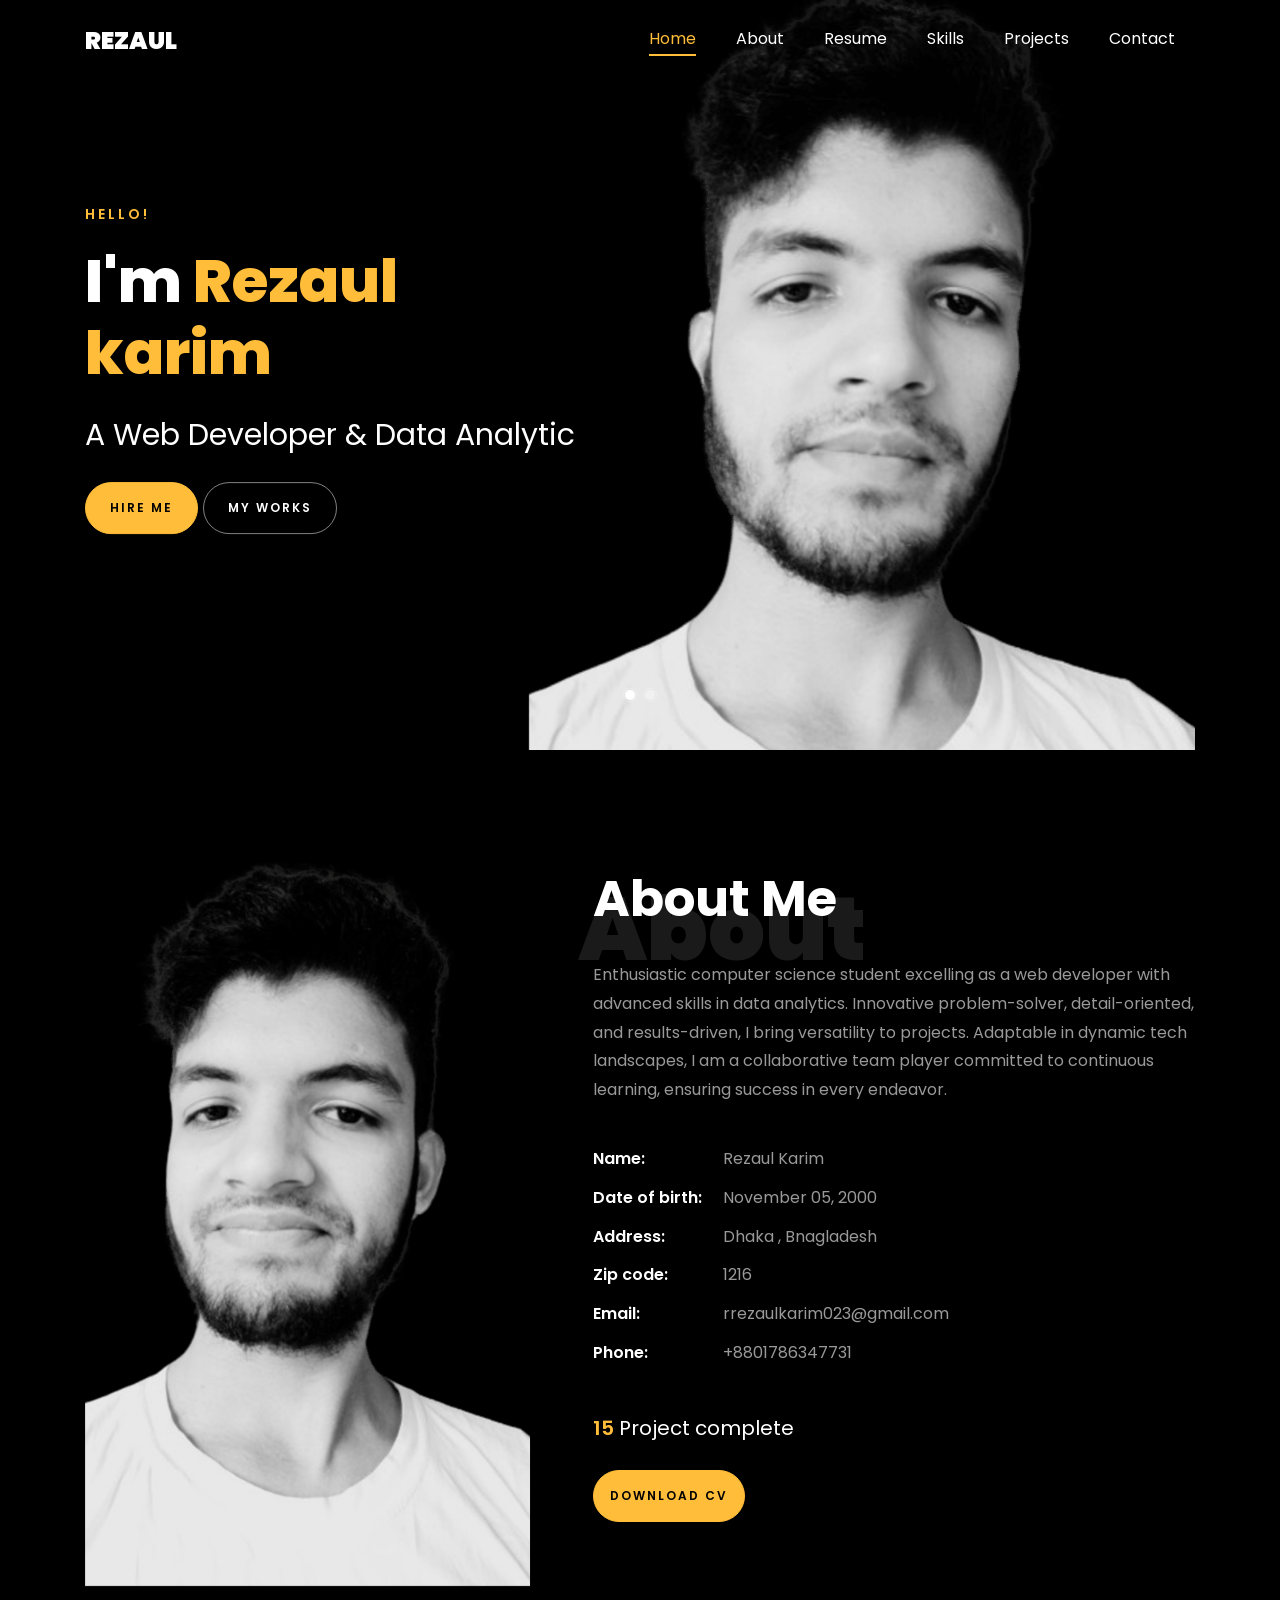
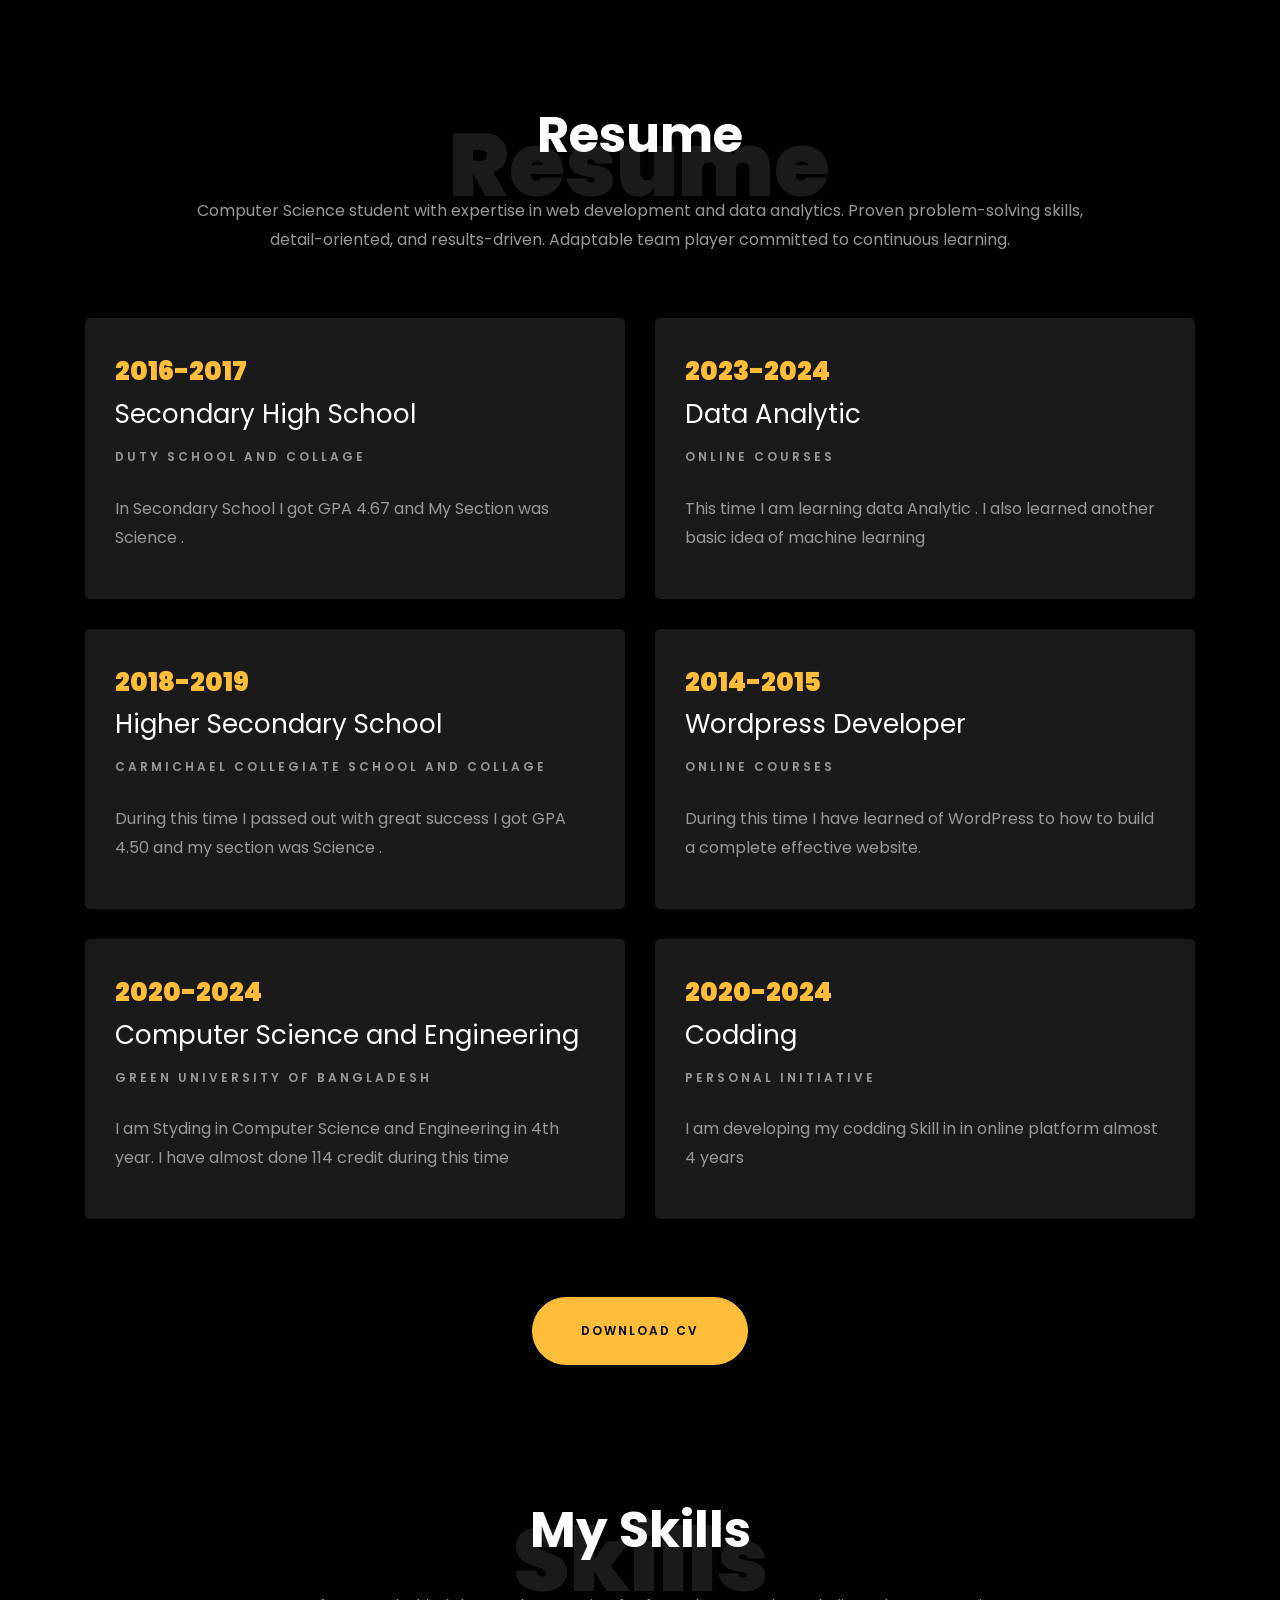
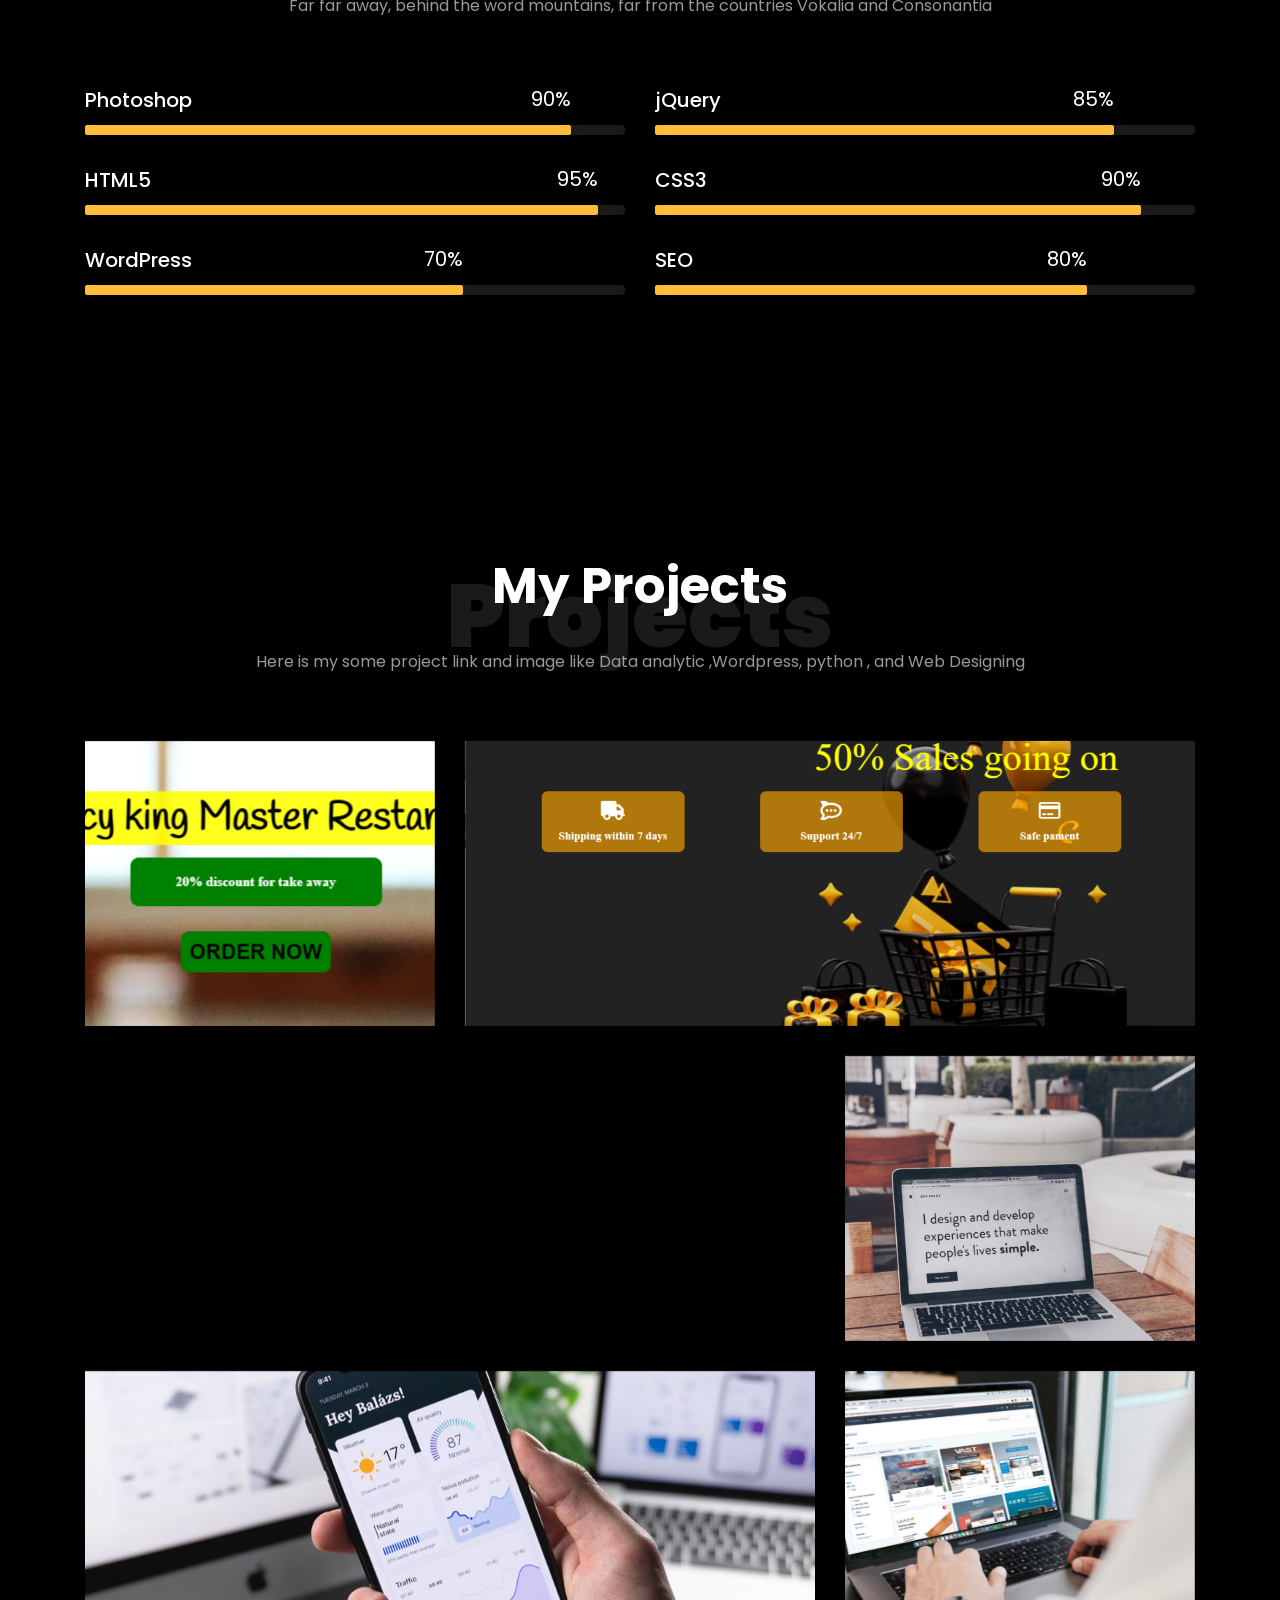
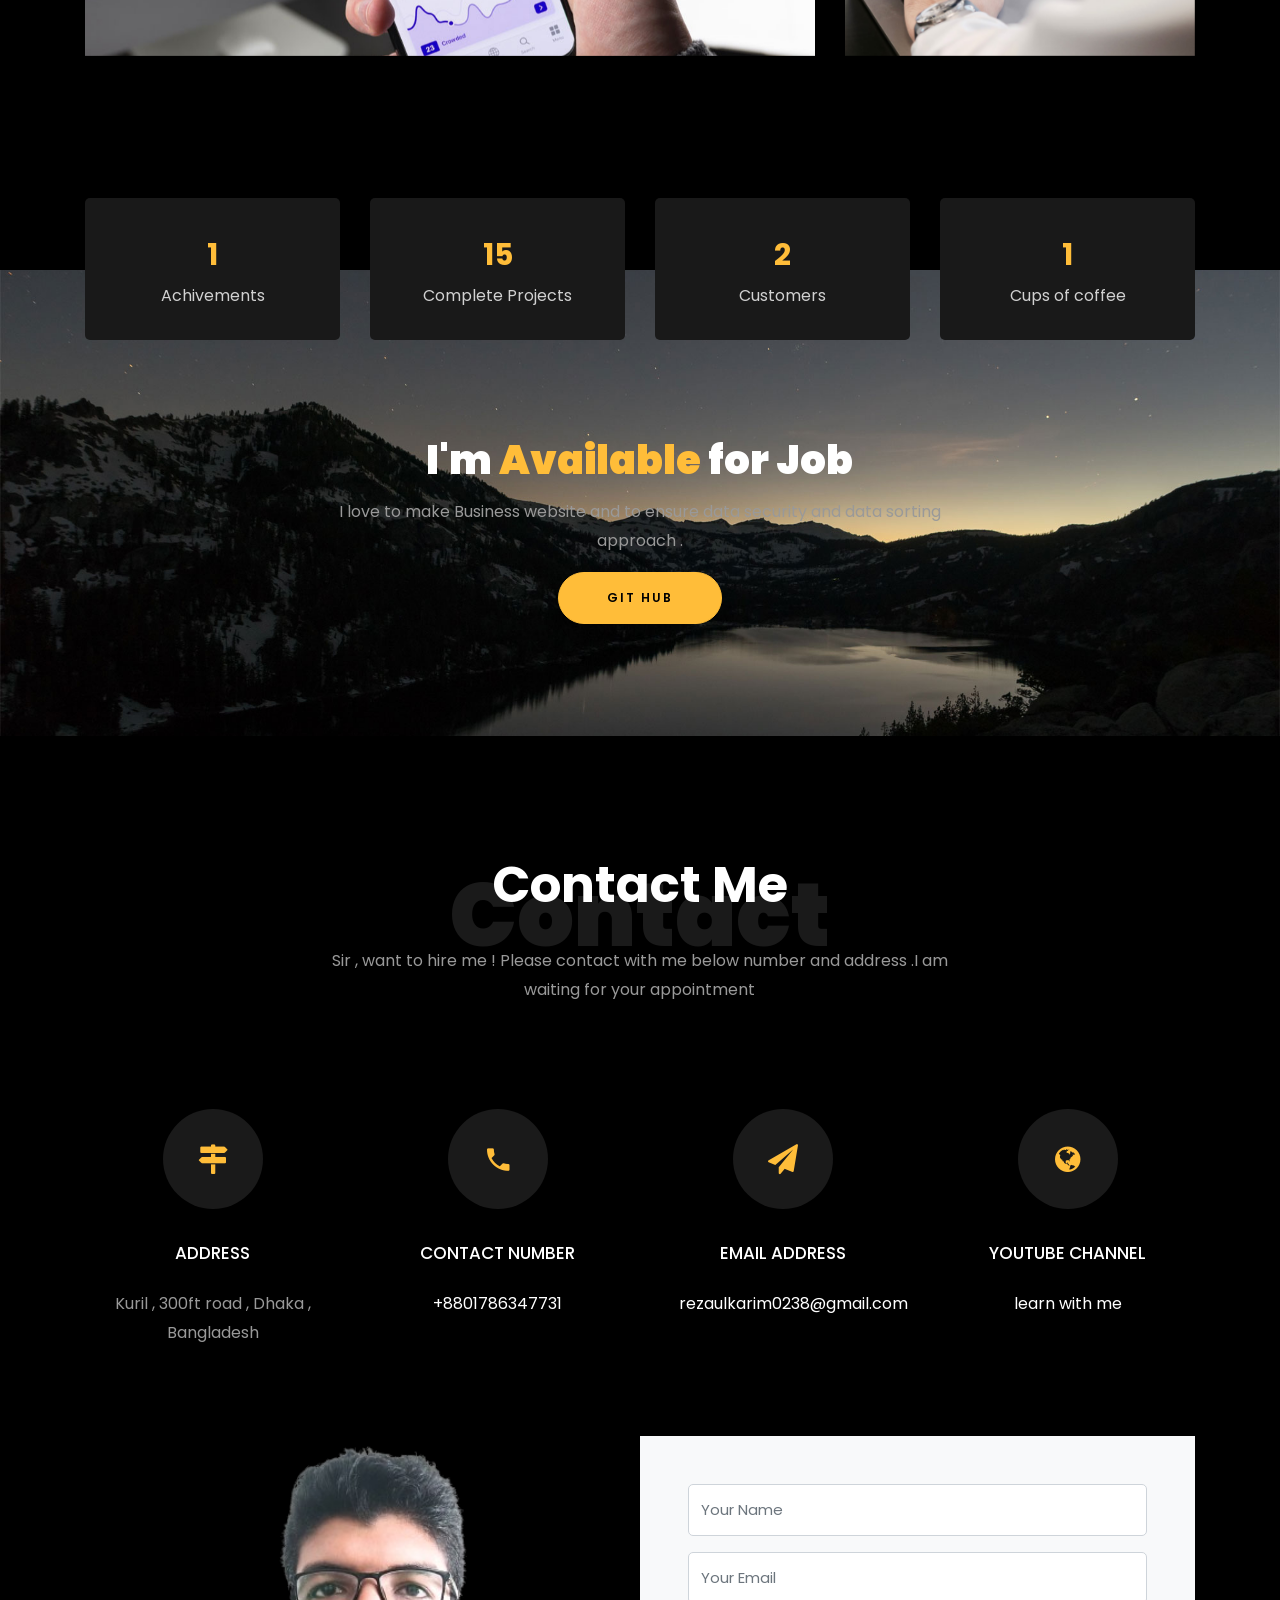
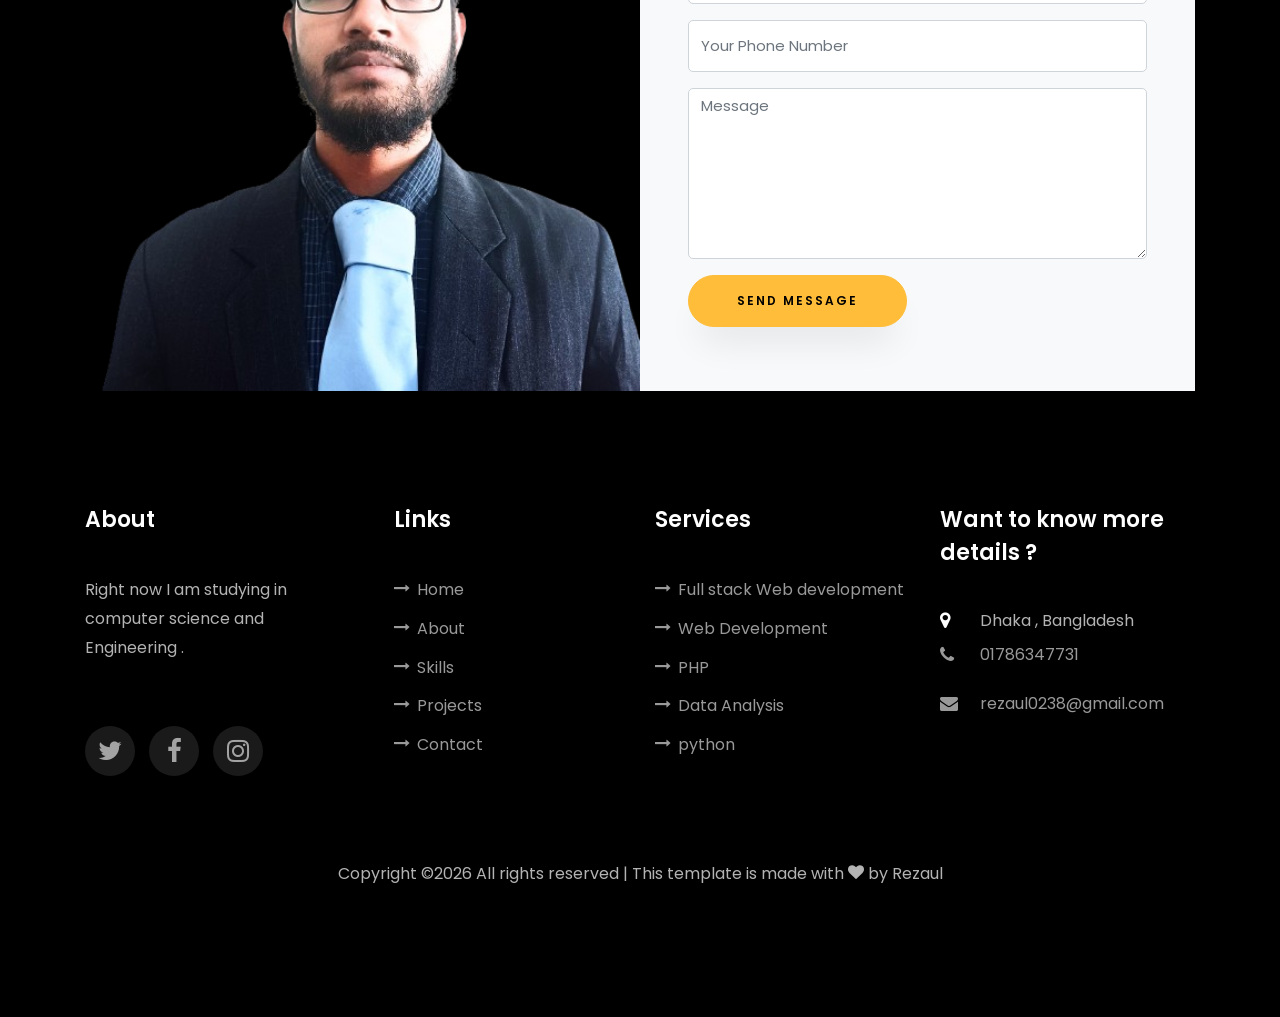
==== index.html @ 63fd3ff6 "first commit" ====
<!DOCTYPE html>
<html lang="en">
  <head>
    <title>My name is Rezaul Karim  Please check my profile </title>
    <meta charset="utf-8">
    <meta name="viewport" content="width=device-width, initial-scale=1, shrink-to-fit=no">
    
    <link href="https://fonts.googleapis.com/css?family=Poppins:100,200,300,400,500,600,700,800,900" rel="stylesheet">

    <link rel="stylesheet" href="css/open-iconic-bootstrap.min.css">
    <link rel="stylesheet" href="css/animate.css">
    
    <link rel="stylesheet" href="css/owl.carousel.min.css">
    <link rel="stylesheet" href="css/owl.theme.default.min.css">
    <link rel="stylesheet" href="css/magnific-popup.css">

    <link rel="stylesheet" href="css/aos.css">

    <link rel="stylesheet" href="css/ionicons.min.css">
    
    <link rel="stylesheet" href="css/flaticon.css">
    <link rel="stylesheet" href="css/icomoon.css">
    <link rel="stylesheet" href="css/style.css">
  </head>
  <body data-spy="scroll" data-target=".site-navbar-target" data-offset="300">
	  
	  
    <nav class="navbar navbar-expand-lg navbar-dark ftco_navbar ftco-navbar-light site-navbar-target" id="ftco-navbar">
	    <div class="container">
	      <a class="navbar-brand" href="index.html">Rezaul</a>
	      <button class="navbar-toggler js-fh5co-nav-toggle fh5co-nav-toggle" type="button" data-toggle="collapse" data-target="#ftco-nav" aria-controls="ftco-nav" aria-expanded="false" aria-label="Toggle navigation">
	        <span class="oi oi-menu"></span> Menu
	      </button>

	      <div class="collapse navbar-collapse" id="ftco-nav">
	        <ul class="navbar-nav nav ml-auto">
	          <li class="nav-item"><a href="#home-section" class="nav-link"><span>Home</span></a></li>
	          <li class="nav-item"><a href="#about-section" class="nav-link"><span>About</span></a></li>
	          <li class="nav-item"><a href="#resume-section" class="nav-link"><span>Resume</span></a></li>
	          <!-- <li class="nav-item"><a href="#services-section" class="nav-link"><span>Services</span></a></li> -->
	          <li class="nav-item"><a href="#skills-section" class="nav-link"><span>Skills</span></a></li>
	          <li class="nav-item"><a href="#projects-section" class="nav-link"><span>Projects</span></a></li>
	          <!-- <li class="nav-item"><a href="#blog-section" class="nav-link"><span>My Blog</span></a></li> -->
	          <li class="nav-item"><a href="#contact-section" class="nav-link"><span>Contact</span></a></li>
	        </ul>
	      </div>
	    </div>
	  </nav>
	  <section id="home-section" class="hero">
		  <div class="home-slider  owl-carousel">
	      <div class="slider-item ">
	      	<div class="overlay"></div>
	        <div class="container">
	          <div class="row d-md-flex no-gutters slider-text align-items-end justify-content-end" data-scrollax-parent="true">
	          	<div class="one-third js-fullheight order-md-last img" style="background-image:url(images/first.png);">
	          		<div class="overlay"></div>
	          	</div>
		          <div class="one-forth d-flex  align-items-center ftco-animate" data-scrollax=" properties: { translateY: '70%' }">
		          	<div class="text">
		          		<span class="subheading">Hello!</span>
			            <h1 class="mb-4 mt-3">I'm <span>Rezaul karim</span></h1>
			            <h2 class="mb-4">A  Web Developer & Data Analytic </h2>
			            <p><a href="#" class="btn btn-primary py-3 px-4">Hire me</a> <a href="https://github.com/Rezaul02" class="btn btn-white btn-outline-white py-3 px-4">My works</a></p>
		            </div>
		          </div>
	        	</div>
	        </div>
	      </div>

	      <div class="slider-item">
	      	<div class="overlay"></div>
	        <div class="container">
	          <div class="row d-flex no-gutters slider-text align-items-end justify-content-end" data-scrollax-parent="true">
	          	<div class="one-third js-fullheight order-md-last img" style="background-image:url(images/reza2.png);">
	          		<div class="overlay"></div>
	          	</div>
		          <div class="one-forth d-flex align-items-center ftco-animate" data-scrollax=" properties: { translateY: '70%' }">
		          	<div class="text">
		          		<span class="subheading">Hello!</span>
			            <h1 class="mb-4 mt-3">I'm a <span>web Developer</span> based in Bangladesh</h1>
			            <p><a href="#" class="btn btn-primary py-3 px-4">Hire me</a> <a href="#" class="btn btn-white btn-outline-white py-3 px-4">My works</a></p>
		            </div>
		          </div>
	        	</div>
	        </div>
	      </div>
	    </div>
    </section>

    <section class="ftco-about img ftco-section ftco-no-pb" id="about-section">
    	<div class="container">
    		<div class="row d-flex">
    			<div class="col-md-6 col-lg-5 d-flex">
    				<div class="img-about img d-flex align-items-stretch">
    					<div class="overlay"></div>
	    				<div class="img d-flex align-self-stretch align-items-center" style="background-image:url(images/second.png);">
	    				</div>
					
						
    				</div>
    			</div>
    			<div class="col-md-6 col-lg-7 pl-lg-5 pb-5">
    				<div class="row justify-content-start pb-3">
		          <div class="col-md-12 heading-section ftco-animate">
		          	<h1 class="big">About</h1>
		            <h2 class="mb-4">About Me</h2>
		            <p>Enthusiastic computer science student excelling as a web developer with advanced skills in data analytics. Innovative problem-solver, detail-oriented, and results-driven, I bring versatility to projects. Adaptable in dynamic tech landscapes, I am a collaborative team player committed to continuous learning, ensuring success in every endeavor.</p>
		            <ul class="about-info mt-4 px-md-0 px-2">
		            	<li class="d-flex"><span>Name:</span> <span>Rezaul Karim</span></li>
		            	<li class="d-flex"><span>Date of birth:</span> <span>November 05, 2000</span></li>
		            	<li class="d-flex"><span>Address:</span> <span>Dhaka , Bnagladesh </span></li>
		            	<li class="d-flex"><span>Zip code:</span> <span>1216</span></li>
		            	<li class="d-flex"><span>Email:</span> <span>rrezaulkarim023@gmail.com</span></li>
		            	<li class="d-flex"><span>Phone: </span> <span>+8801786347731</span></li>
		            </ul>
		          </div>
		        </div>
				<div>

				</div>
	          <div class="counter-wrap ftco-animate d-flex mt-md-3">
              <div class="text">
              	<p class="mb-4">
	                <span class="number" data-number="40">0</span>
	                <span>Project complete</span>
                </p>
                <p><a href="images/CV.pdf" download class="btn btn-primary py-3 px-3">Download CV</a></p>
              </div>
	          </div>
	        </div>
        </div>
    	</div>
    </section>

    <section class="ftco-section ftco-no-pb" id="resume-section">
    	<div class="container">
    		<div class="row justify-content-center pb-5">
          <div class="col-md-10 heading-section text-center ftco-animate">
          	<h1 class="big big-2">Resume</h1>
            <h2 class="mb-4">Resume</h2>
            <p>Computer Science student with expertise in web development and data analytics. Proven problem-solving skills, detail-oriented, and results-driven. Adaptable team player committed to continuous learning.</p>
          </div>
        </div>
    		<div class="row">
    			<div class="col-md-6">
    				<div class="resume-wrap ftco-animate">
    					<span class="date">2016-2017</span>
    					<h2> Secondary High School</h2>
    					<span class="position">Duty School and Collage </span>
    					<p class="mt-4">In Secondary School I got GPA 4.67 and My Section  was Science .</p>
    				</div>
    				<div class="resume-wrap ftco-animate">
    					<span class="date">2018-2019</span>
    					<h2>Higher Secondary School </h2>
    					<span class="position">Carmichael Collegiate School and Collage </span>
    					<p class="mt-4">During this time I passed out with great success I got GPA 4.50 and my section was Science .</p>
    				</div>
    				<div class="resume-wrap ftco-animate">
    					<span class="date">2020-2024</span>
    					<h2>Computer Science and Engineering</h2>
    					<span class="position">Green University Of Bangladesh </span>
    					<p class="mt-4"> I am Styding in Computer Science and  Engineering in 4th year. I have almost done 114 credit during this time  </p>
    				</div>
    			</div>

    			<div class="col-md-6">
    				<div class="resume-wrap ftco-animate">
    					<span class="date">2023-2024</span>
    					<h2>Data Analytic </h2>
    					<span class="position">Online Courses</span>
    					<p class="mt-4">This time I am  learning data Analytic . I also learned another basic idea of machine learning</p>
    				</div>
    				<div class="resume-wrap ftco-animate">
    					<span class="date">2014-2015</span>
    					<h2>Wordpress Developer</h2>
    					<span class="position">Online Courses</span>
    					<p class="mt-4">During this time I have learned  of WordPress to how to build a complete  effective website. </p>
    				</div>
    				<div class="resume-wrap ftco-animate">
    					<span class="date">2020-2024</span>
    					<h2>Codding</h2>
    					<span class="position">Personal initiative</span>
    					<p class="mt-4">I am developing my codding Skill in  in online platform almost 4 years  </p>
    				</div>
    			</div>
    		</div>
    		<div class="row justify-content-center mt-5">
    			<div class="col-md-6 text-center ftco-animate">
    				<p><a href="images/CV.pdf" download class="btn btn-primary py-4 px-5" download>Download CV</a></p>
					
					
    			</div>
    		</div>
    	</div>
    </section>
<!-- service section part start in here  -->
    <!-- <section class="ftco-section" id="services-section">
    	<div class="container">
    		<div class="row justify-content-center py-5 mt-5">
          <div class="col-md-12 heading-section text-center ftco-animate">
          	<h1 class="big big-2">Services</h1>
            <h2 class="mb-4">Services</h2>
            <p>Far far away, behind the word mountains, far from the countries Vokalia and Consonantia</p>
          </div>
        </div>
    		<div class="row">
					<div class="col-md-4 text-center d-flex ftco-animate">
						<a href="#" class="services-1">
							<span class="icon">
								<i class="flaticon-analysis"></i>
							</span>
							<div class="desc">
								<h3 class="mb-5">Web Design</h3>
							</div>
						</a>
					</div>
					<div class="col-md-4 text-center d-flex ftco-animate">
						<a href="#" class="services-1">
							<span class="icon">
								<i class="flaticon-flasks"></i>
							</span>
							<div class="desc">
								<h3 class="mb-5">Phtography</h3>
							</div>
						</a>
					</div>
					<div class="col-md-4 text-center d-flex ftco-animate">
						<a href="#" class="services-1">
							<span class="icon">
								<i class="flaticon-ideas"></i>
							</span>
							<div class="desc">
								<h3 class="mb-5">Web Developer</h3>
							</div>
						</a>
					</div>

					<div class="col-md-4 text-center d-flex ftco-animate">
						<a href="#" class="services-1">
							<span class="icon">
								<i class="flaticon-analysis"></i>
							</span>
							<div class="desc">
								<h3 class="mb-5">App Developing</h3>
							</div>
						</a>
					</div>
					<div class="col-md-4 text-center d-flex ftco-animate">
						<a href="#" class="services-1">
							<span class="icon">
								<i class="flaticon-flasks"></i>
							</span>
							<div class="desc">
								<h3 class="mb-5">Branding</h3>
							</div>
						</a>
					</div>
					<div class="col-md-4 text-center d-flex ftco-animate">
						<a href="#" class="services-1">
							<span class="icon">
								<i class="flaticon-ideas"></i>
							</span>
							<div class="desc">
								<h3 class="mb-5">Product Strategy</h3>
							</div>
						</a>
					</div>
				</div>
    	</div>
    </section> -->

		
		<section class="ftco-section" id="skills-section">
			<div class="container">
				<div class="row justify-content-center pb-5">
          <div class="col-md-12 heading-section text-center ftco-animate">
          	<h1 class="big big-2">Skills</h1>
            <h2 class="mb-4">My Skills</h2>
            <p>Far far away, behind the word mountains, far from the countries Vokalia and Consonantia</p>
          </div>
        </div>
				<div class="row">
					<div class="col-md-6 animate-box">
						<div class="progress-wrap ftco-animate">
							<h3>Photoshop</h3>
							<div class="progress">
							 	<div class="progress-bar color-1" role="progressbar" aria-valuenow="90"
							  	aria-valuemin="0" aria-valuemax="100" style="width:90%">
							    <span>90%</span>
							  	</div>
							</div>
						</div>
					</div>
					<div class="col-md-6 animate-box">
						<div class="progress-wrap ftco-animate">
							<h3>jQuery</h3>
							<div class="progress">
							 	<div class="progress-bar color-2" role="progressbar" aria-valuenow="85"
							  	aria-valuemin="0" aria-valuemax="100" style="width:85%">
							    <span>85%</span>
							  	</div>
							</div>
						</div>
					</div>
					<div class="col-md-6 animate-box">
						<div class="progress-wrap ftco-animate">
							<h3>HTML5</h3>
							<div class="progress">
							 	<div class="progress-bar color-3" role="progressbar" aria-valuenow="95"
							  	aria-valuemin="0" aria-valuemax="100" style="width:95%">
							    <span>95%</span>
							  	</div>
							</div>
						</div>
					</div>
					<div class="col-md-6 animate-box">
						<div class="progress-wrap ftco-animate">
							<h3>CSS3</h3>
							<div class="progress">
							 	<div class="progress-bar color-4" role="progressbar" aria-valuenow="90"
							  	aria-valuemin="0" aria-valuemax="100" style="width:90%">
							    <span>90%</span>
							  	</div>
							</div>
						</div>
					</div>
					<div class="col-md-6 animate-box">
						<div class="progress-wrap ftco-animate">
							<h3>WordPress</h3>
							<div class="progress">
							 	<div class="progress-bar color-5" role="progressbar" aria-valuenow="70"
							  	aria-valuemin="0" aria-valuemax="100" style="width:70%">
							    <span>70%</span>
							  	</div>
							</div>
						</div>
					</div>
					<div class="col-md-6 animate-box">
						<div class="progress-wrap ftco-animate">
							<h3>SEO</h3>
							<div class="progress">
							 	<div class="progress-bar color-6" role="progressbar" aria-valuenow="80"
							  	aria-valuemin="0" aria-valuemax="100" style="width:80%">
							    <span>80%</span>
							  	</div>
							</div>
						</div>
					</div>
				</div>
			</div>
		</section>
  <!--  project section below that  -->

    <section class="ftco-section ftco-project" id="projects-section">
    	<div class="container">
    		<div class="row justify-content-center pb-5">
          <div class="col-md-12 heading-section text-center ftco-animate">
          	<h1 class="big big-2">Projects</h1>
            <h2 class="mb-4">My  Projects</h2>
            <p> Here is my some project link and image   like Data analytic ,Wordpress, python , and Web Designing  </p>
          </div>
        </div>
    		<div class="row">
					<!-- This div for project 1 -->
    			<div class="col-md-4">
    				<div class="project img ftco-animate d-flex justify-content-center align-items-center" style="background-image: url(images/project1.PNG);">
    					<div class="overlay"></div>
	    				<div class="text text-center p-4">
	    					<h3><a href="https://rezaul02.github.io/Restaurant/">Branding &amp; Please click on here</a></h3>
	    					<span>Web Design</span>
	    				</div>
    				</div>
  				</div>
				<!-- This div for project 2  -->
  				<div class="col-md-8">
    				<div class="project img ftco-animate d-flex justify-content-center align-items-center" style="background-image: url(images/myE.PNG);">
    					<div class="overlay"></div>
	    				<div class="text text-center p-4">
	    					<h3><a href="https://rezaul02.github.io/Ecommercesite/">Branding &amp; Please click on here</a></h3>
	    					<span>Web Design</span>
	    				</div>
    				</div>
  				</div>
	<!-- This div for project 3  -->
    			<div class="col-md-8">
    				<div class="project img ftco-animate d-flex justify-content-center align-items-center" style="background-image: url(images/project3.PNG);">
    					<div class="overlay"></div>
	    				<div class="text text-center p-4">
	    					<h3><a href="https://rezaul02.github.io/Blog-project/">Branding &amp; Please click on here</a></h3>
	    					<span>Web Design</span>
	    				</div>
    				</div>

    				<div class="project img ftco-animate d-flex justify-content-center align-items-center" style="background-image: url(images/project-6.jpg);">
    					<div class="overlay"></div>
	    				<div class="text text-center p-4">
	    					<h3><a href="#">Branding &amp; Please click on here</a></h3>
	    					<span>Web Design</span>
	    				</div>
    				</div>
    			</div>
    			<div class="col-md-4">
    				<div class="row">
    					<div class="col-md-12">
		    				<div class="project img ftco-animate d-flex justify-content-center align-items-center" style="background-image: url(images/project-2.jpg);">
		    					<div class="overlay"></div>
			    				<div class="text text-center p-4">
			    					<h3><a href="#">Branding &amp; Please click on here</a></h3>
			    					<span>Web Design</span>
			    				</div>
		    				</div>
	    				</div>
	    				<div class="col-md-12">
		    				<div class="project img ftco-animate d-flex justify-content-center align-items-center" style="background-image: url(images/project-3.jpg);">
		    					<div class="overlay"></div>
			    				<div class="text text-center p-4">
			    					<h3><a href="#">Branding &amp; Please click on here</a></h3>
			    					<span>Web Design</span>
			    				</div>
		    				</div>
	    				</div>
    				</div>
    			</div>
    		</div>
    	</div>
    </section>

<!-- 
    <section class="ftco-section" id="blog-section">
      <div class="container">
        <div class="row justify-content-center mb-5 pb-5">
          <div class="col-md-7 heading-section text-center ftco-animate">
            <h1 class="big big-2">Blog</h1>
            <h2 class="mb-4">Our Blog</h2>
            <p>Far far away, behind the word mountains, far from the countries Vokalia and Consonantia</p>
          </div>
        </div>
        <div class="row d-flex">
          <div class="col-md-4 d-flex ftco-animate">
          	<div class="blog-entry justify-content-end">
              <a href="single.html" class="block-20" style="background-image: url('images/image_1.jpg');">
              </a>
              <div class="text mt-3 float-right d-block">
              	<div class="d-flex align-items-center mb-3 meta">
	                <p class="mb-0">
	                	<span class="mr-2">June 21, 2019</span>
	                	<a href="#" class="mr-2">Admin</a>
	                	<a href="#" class="meta-chat"><span class="icon-chat"></span> 3</a>
	                </p>
                </div>
                <h3 class="heading"><a href="single.html">Why Lead Generation is Key for Business Growth</a></h3>
                <p>A small river named Duden flows by their place and supplies it with the necessary regelialia.</p>
              </div>
            </div>
          </div>
          <div class="col-md-4 d-flex ftco-animate">
          	<div class="blog-entry justify-content-end">
              <a href="single.html" class="block-20" style="background-image: url('images/image_2.jpg');">
              </a>
              <div class="text mt-3 float-right d-block">
              	<div class="d-flex align-items-center mb-3 meta">
	                <p class="mb-0">
	                	<span class="mr-2">June 21, 2019</span>
	                	<a href="#" class="mr-2">Admin</a>
	                	<a href="#" class="meta-chat"><span class="icon-chat"></span> 3</a>
	                </p>
                </div>
                <h3 class="heading"><a href="single.html">Why Lead Generation is Key for Business Growth</a></h3>
                <p>A small river named Duden flows by their place and supplies it with the necessary regelialia.</p>
              </div>
            </div>
          </div>
          <div class="col-md-4 d-flex ftco-animate">
          	<div class="blog-entry">
              <a href="single.html" class="block-20" style="background-image: url('images/image_3.jpg');">
              </a>
              <div class="text mt-3 float-right d-block">
              	<div class="d-flex align-items-center mb-3 meta">
	                <p class="mb-0">
	                	<span class="mr-2">June 21, 2019</span>
	                	<a href="#" class="mr-2">Admin</a>
	                	<a href="#" class="meta-chat"><span class="icon-chat"></span> 3</a>
	                </p>
                </div>
                <h3 class="heading"><a href="single.html">Why Lead Generation is Key for Business Growth</a></h3>
                <p>A small river named Duden flows by their place and supplies it with the necessary regelialia.</p>
              </div>
            </div>
          </div>
        </div>
      </div>
    </section> -->

    <section class="ftco-section ftco-no-pt ftco-no-pb ftco-counter img" id="section-counter">
    	<div class="container">
				<div class="row d-md-flex align-items-center">
          <div class="col-md d-flex justify-content-center counter-wrap ftco-animate">
            <div class="block-18">
              <div class="text">
                <strong class="number" data-number="03">0</strong>
                <span>Achivements </span>
              </div>
            </div>
          </div>
          <div class="col-md d-flex justify-content-center counter-wrap ftco-animate">
            <div class="block-18">
              <div class="text">
                <strong class="number" data-number="40">0</strong>
                <span>Complete Projects</span>
              </div>
            </div>
          </div>
          <div class="col-md d-flex justify-content-center counter-wrap ftco-animate">
            <div class="block-18">
              <div class="text">
                <strong class="number" data-number="06">0</strong>
                <span>Customers</span>
              </div>
            </div>
          </div>
          <div class="col-md d-flex justify-content-center counter-wrap ftco-animate">
            <div class="block-18">
              <div class="text">
                <strong class="number" data-number="5">0</strong>
                <span>Cups of coffee</span>
              </div>
            </div>
          </div>
        </div>
      </div>
    </section>

    <section class="ftco-section ftco-hireme img margin-top" style="background-image: url(images/bg_1.jpg)">
			<div class="container">
				<div class="row justify-content-center">
					<div class="col-md-7 ftco-animate text-center">
						<h2>I'm <span>Available</span> for Job</h2>
						<p>I love to make Business website and to ensure data security  and data sorting approach  .</p>
						 
						<p class="mb-0"><a href="https://github.com/Rezaul02" class="btn btn-primary py-3 px-5">Git Hub </a></p>
					
						
					
					</div>
				</div>
			</div> 
			
			
		
		</section>

    <section class="ftco-section contact-section ftco-no-pb" id="contact-section">
      <div class="container">
      	<div class="row justify-content-center mb-5 pb-3">
          <div class="col-md-7 heading-section text-center ftco-animate">
            <h1 class="big big-2">Contact</h1>
            <h2 class="mb-4">Contact Me</h2>
            <p>Sir , want to hire me ! Please contact with me below number and address .I am waiting for your appointment</p>
          </div>
        </div>

        <div class="row d-flex contact-info mb-5">
          <div class="col-md-6 col-lg-3 d-flex ftco-animate">
          	<div class="align-self-stretch box p-4 text-center">
          		<div class="icon d-flex align-items-center justify-content-center">
          			<span class="icon-map-signs"></span>
          		</div>
          		<h3 class="mb-4">Address</h3>
	            <p> Kuril , 300ft road , Dhaka , Bangladesh </p>
	          </div>
          </div>
          <div class="col-md-6 col-lg-3 d-flex ftco-animate">
          	<div class="align-self-stretch box p-4 text-center">
          		<div class="icon d-flex align-items-center justify-content-center">
          			<span class="icon-phone2"></span>
          		</div>
          		<h3 class="mb-4">Contact Number</h3>
	            <p><a href="tel://1234567920">+8801786347731</a></p>
	          </div>
          </div>
          <div class="col-md-6 col-lg-3 d-flex ftco-animate">
          	<div class="align-self-stretch box p-4 text-center">
          		<div class="icon d-flex align-items-center justify-content-center">
          			<span class="icon-paper-plane"></span>
          		</div>
          		<h3 class="mb-4">Email Address</h3>
	            <p><a href="mailto:rezaulkarim0238@gmail.com">rezaulkarim0238@gmail.com</a></p>
	          </div>
          </div>
          <div class="col-md-6 col-lg-3 d-flex ftco-animate">
          	<div class="align-self-stretch box p-4 text-center">
          		<div class="icon d-flex align-items-center justify-content-center">
          			<span class="icon-globe"></span>
          		</div>
          		<h3 class="mb-4">Youtube Channel </h3>
	            <p><a href="https://www.youtube.com/@learnwithme6392">learn with me </a></p>
	          </div>
          </div>
        </div>

        <div class="row no-gutters block-9">
          <div class="col-md-6 order-md-last d-flex">
            <form  action="https://api.web3forms.com/submit" method="POST" class="bg-light p-4 p-md-5 contact-form">
			
              <div class="form-group">
				<input type="hidden" name="access_key" value="716d3ef2-cc9c-4bfb-a908-99bca6b81582">
                <input id="name " name="name" type="text" class="form-control" placeholder="Your Name">
              </div>
              <div class="form-group">
                <input id="email" name="email" type="text" class="form-control" placeholder="Your Email">
              </div>
              <div class="form-group">
                 <input id="phone " name="name" type="text" class="form-control" placeholder="Your Phone Number ">
				
              </div>
              <div class="form-group">
                <textarea name="message" id="" cols="30" rows="7" class="form-control" placeholder="Message"></textarea>
              </div>
              <div class="form-group">
                <input type="submit" value="Send Message" class="btn btn-primary py-3 px-5">
              </div>
            </form>
          
          </div>
		  <!-- Email transfering Operation  can be work in here  -->
		  <!-- <script src="https://smtpjs.com/v3/smtp.js"></script>
		  <script>
			function SendEmail(){
		           Email.send({
						   Host : "smtp.elasticemail.com",
						//   Host : "smtp.gmail.com",
							Username : "r39989011@gmail.com",
							Password : "CB61D1D966E7E9F5E225FE9C315378A144DD",
							To : 'r39989011@gmail.com',
							From : document.getElementById("email").value,
							Subject : "New contact from Enquiry ",
							Body : "And this is the body"
							}).then(
							message => alert(message)
								);
							}
		  </script> -->

          <div class="col-md-6 d-flex">
          	<div class="img" style="background-image: url(images/reza2.png)"></div>
          </div>
        </div>
      </div>
    </section>
		

    <footer class="ftco-footer ftco-section">
      <div class="container">
        <div class="row mb-5">
          <div class="col-md">
            <div class="ftco-footer-widget mb-4">
              <h2 class="ftco-heading-2">About</h2>
              <p>Right now I am studying in computer science and Engineering .</p>
              <ul class="ftco-footer-social list-unstyled float-md-left float-lft mt-5">
                <li class="ftco-animate"><a href="rezaul"><span class="icon-twitter"></span></a></li>
                <li class="ftco-animate"><a href="https://www.facebook.com/share/1qRpvW8oYrs9zFns/?mibextid=qi2Omg"><span class="icon-facebook"></span></a></li>
                <li class="ftco-animate"><a href="#"><span class="icon-instagram"></span></a></li>
              </ul>
            </div>
          </div>
          <div class="col-md">
            <div class="ftco-footer-widget mb-4 ml-md-4">
              <h2 class="ftco-heading-2">Links</h2>
              <ul class="list-unstyled">
                <li><a href="#"><span class="icon-long-arrow-right mr-2"></span>Home</a></li>
                <li><a href="#"><span class="icon-long-arrow-right mr-2"></span>About</a></li>
                <li><a href="#"><span class="icon-long-arrow-right mr-2"></span>Skills</a></li>
                <li><a href="#"><span class="icon-long-arrow-right mr-2"></span>Projects</a></li>
                <li><a href="#"><span class="icon-long-arrow-right mr-2"></span>Contact</a></li>
              </ul>
            </div>
          </div>
          <div class="col-md">
             <div class="ftco-footer-widget mb-4">
              <h2 class="ftco-heading-2">Services</h2>
              <ul class="list-unstyled">
                <li><a href="#"><span class="icon-long-arrow-right mr-2"></span>Full stack Web development</a></li>
                <li><a href="#"><span class="icon-long-arrow-right mr-2"></span>Web Development</a></li>
                <li><a href="#"><span class="icon-long-arrow-right mr-2"></span>PHP</a></li>
                <li><a href="#"><span class="icon-long-arrow-right mr-2"></span>Data Analysis</a></li>
                <li><a href="#"><span class="icon-long-arrow-right mr-2"></span>python</a></li>
              </ul>
            </div>
          </div>
          <div class="col-md">
            <div class="ftco-footer-widget mb-4">
            	<h2 class="ftco-heading-2">Want to know more details ?</h2>
            	<div class="block-23 mb-3">
	              <ul>
	                <li><span class="icon icon-map-marker"></span><span class="text">Dhaka , Bangladesh </span></li>
	                <li><a href="#"><span class="icon icon-phone"></span><span class="text">01786347731</span></a></li>
	                <li><a href="#"><span class="icon icon-envelope"></span><span class="text">rezaul0238@gmail.com</span></a></li>
	              </ul>
	            </div>
            </div>
          </div>
        </div>
        <div class="row">
          <div class="col-md-12 text-center">

            <p><!-- Link back to Colorlib can't be removed. Template is licensed under CC BY 3.0. -->
  Copyright &copy;<script>document.write(new Date().getFullYear());</script> All rights reserved | This template is made with <i class="icon-heart color-danger" aria-hidden="true"></i> by <a href="#" target="_blank">Rezaul</a>
  <!-- Link back to Colorlib can't be removed. Template is licensed under CC BY 3.0. --></p>
          </div>
        </div>
      </div>
    </footer>
    
  

  <!-- loader -->
  <div id="ftco-loader" class="show fullscreen"><svg class="circular" width="48px" height="48px"><circle class="path-bg" cx="24" cy="24" r="22" fill="none" stroke-width="4" stroke="#eeeeee"/><circle class="path" cx="24" cy="24" r="22" fill="none" stroke-width="4" stroke-miterlimit="10" stroke="#F96D00"/></svg></div>


  <script src="js/jquery.min.js"></script>
  <script src="js/jquery-migrate-3.0.1.min.js"></script>
  <script src="js/popper.min.js"></script>
  <script src="js/bootstrap.min.js"></script>
  <script src="js/jquery.easing.1.3.js"></script>
  <script src="js/jquery.waypoints.min.js"></script>
  <script src="js/jquery.stellar.min.js"></script>
  <script src="js/owl.carousel.min.js"></script>
  <script src="js/jquery.magnific-popup.min.js"></script>
  <script src="js/aos.js"></script>
  <script src="js/jquery.animateNumber.min.js"></script>
  <script src="js/scrollax.min.js"></script>
  
  <script src="js/main.js"></script>
    
  </body>
</html>
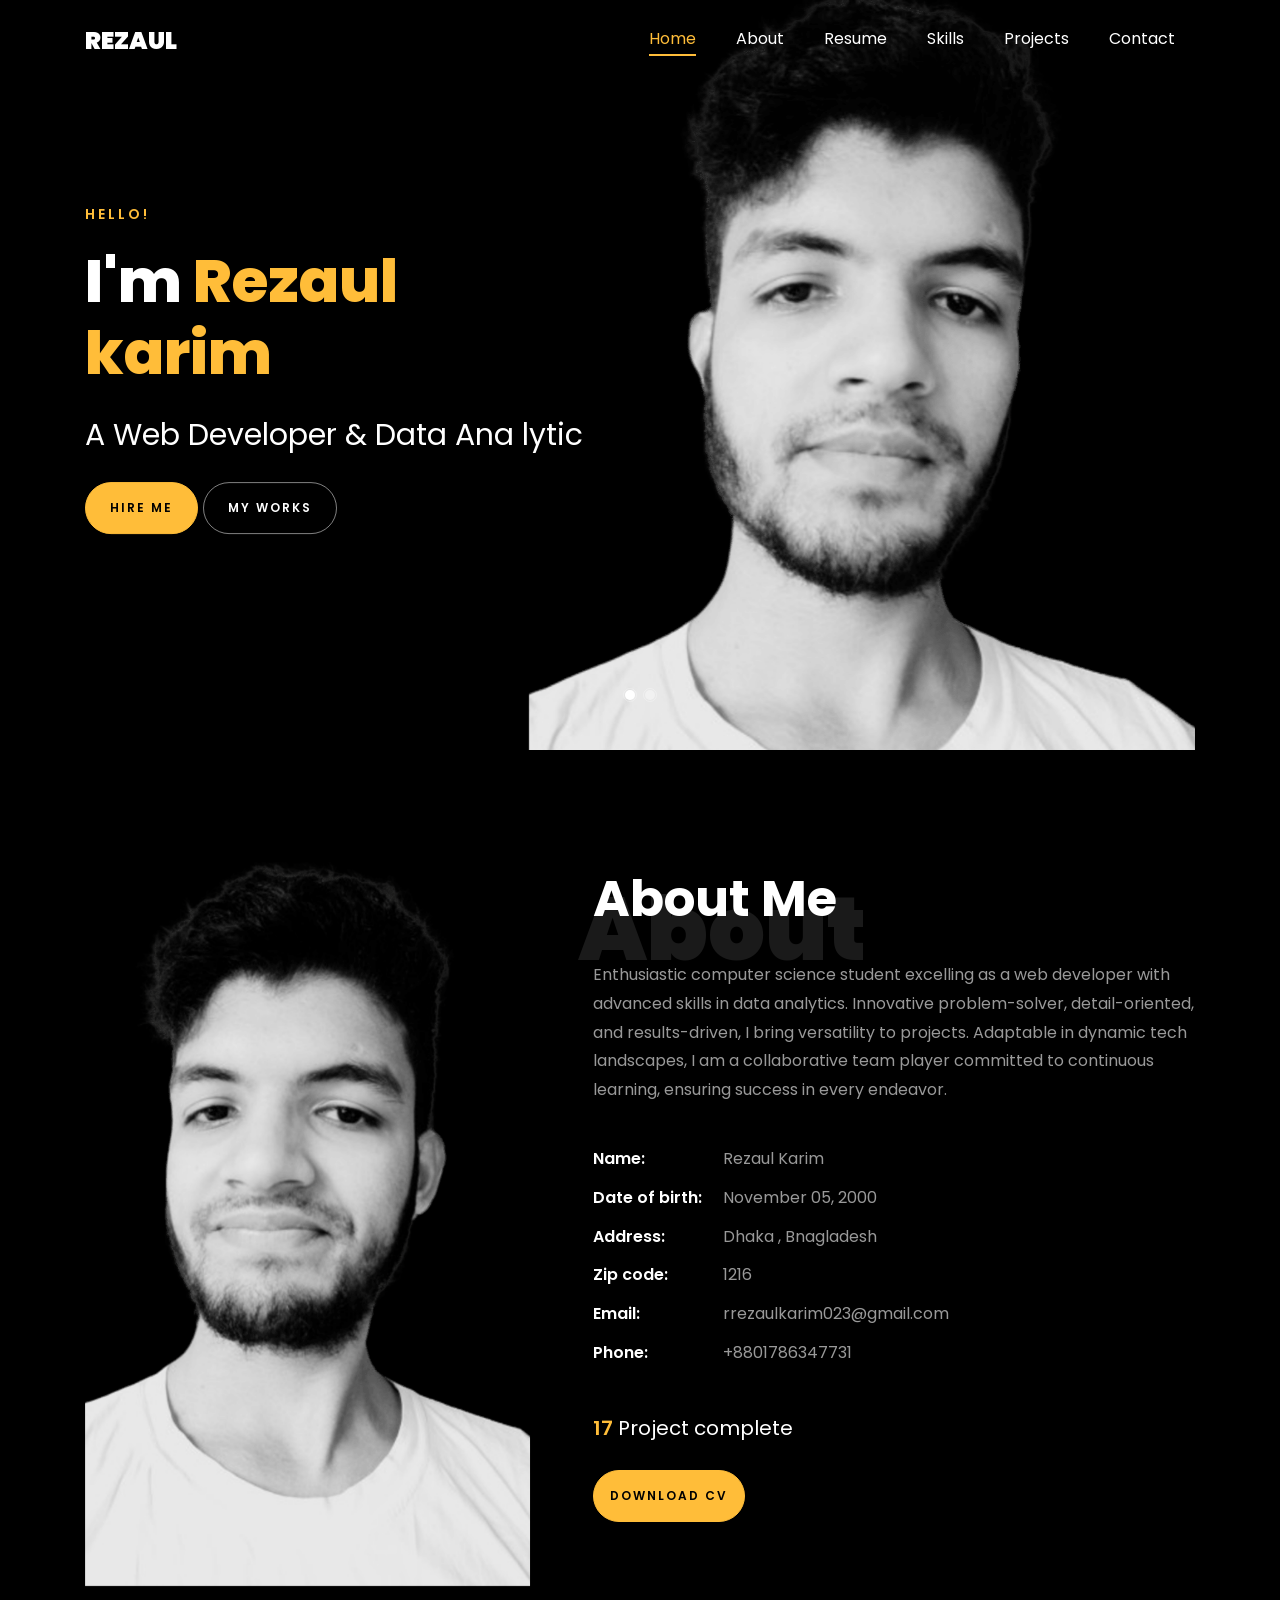
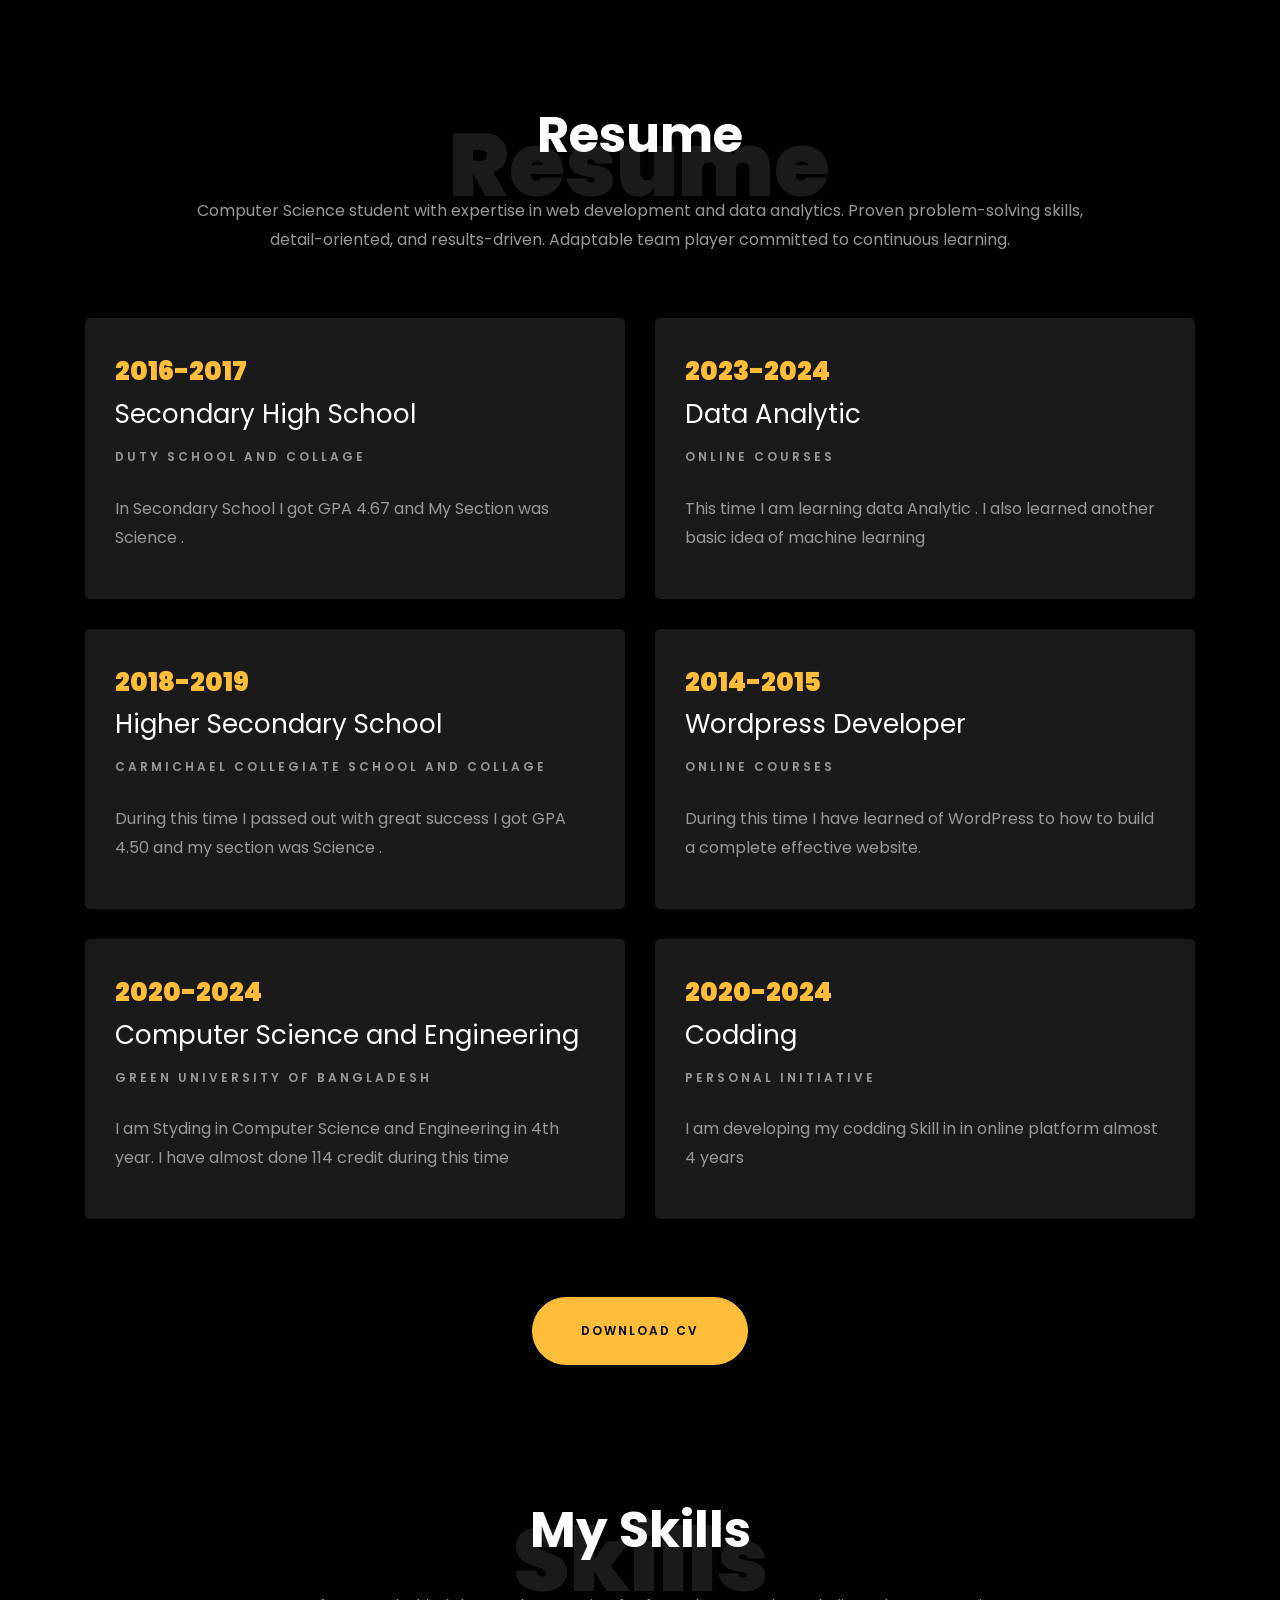
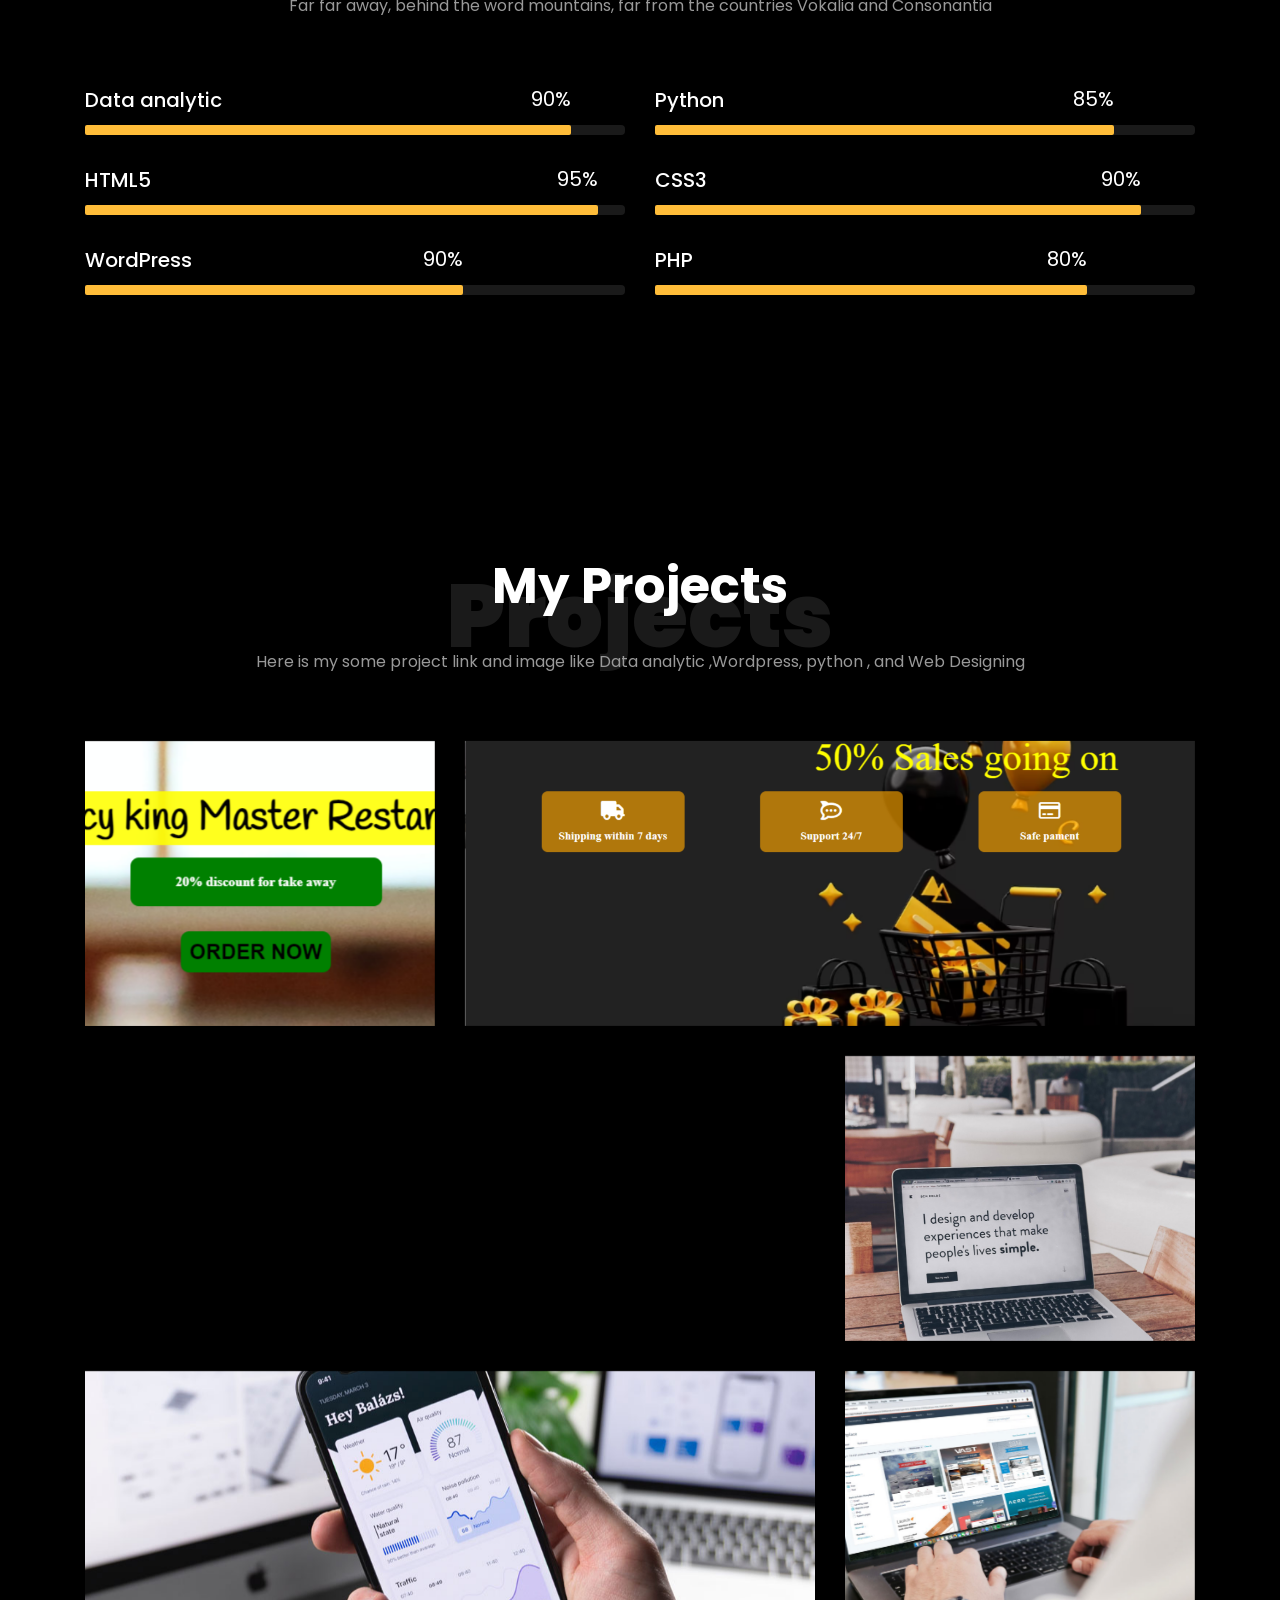
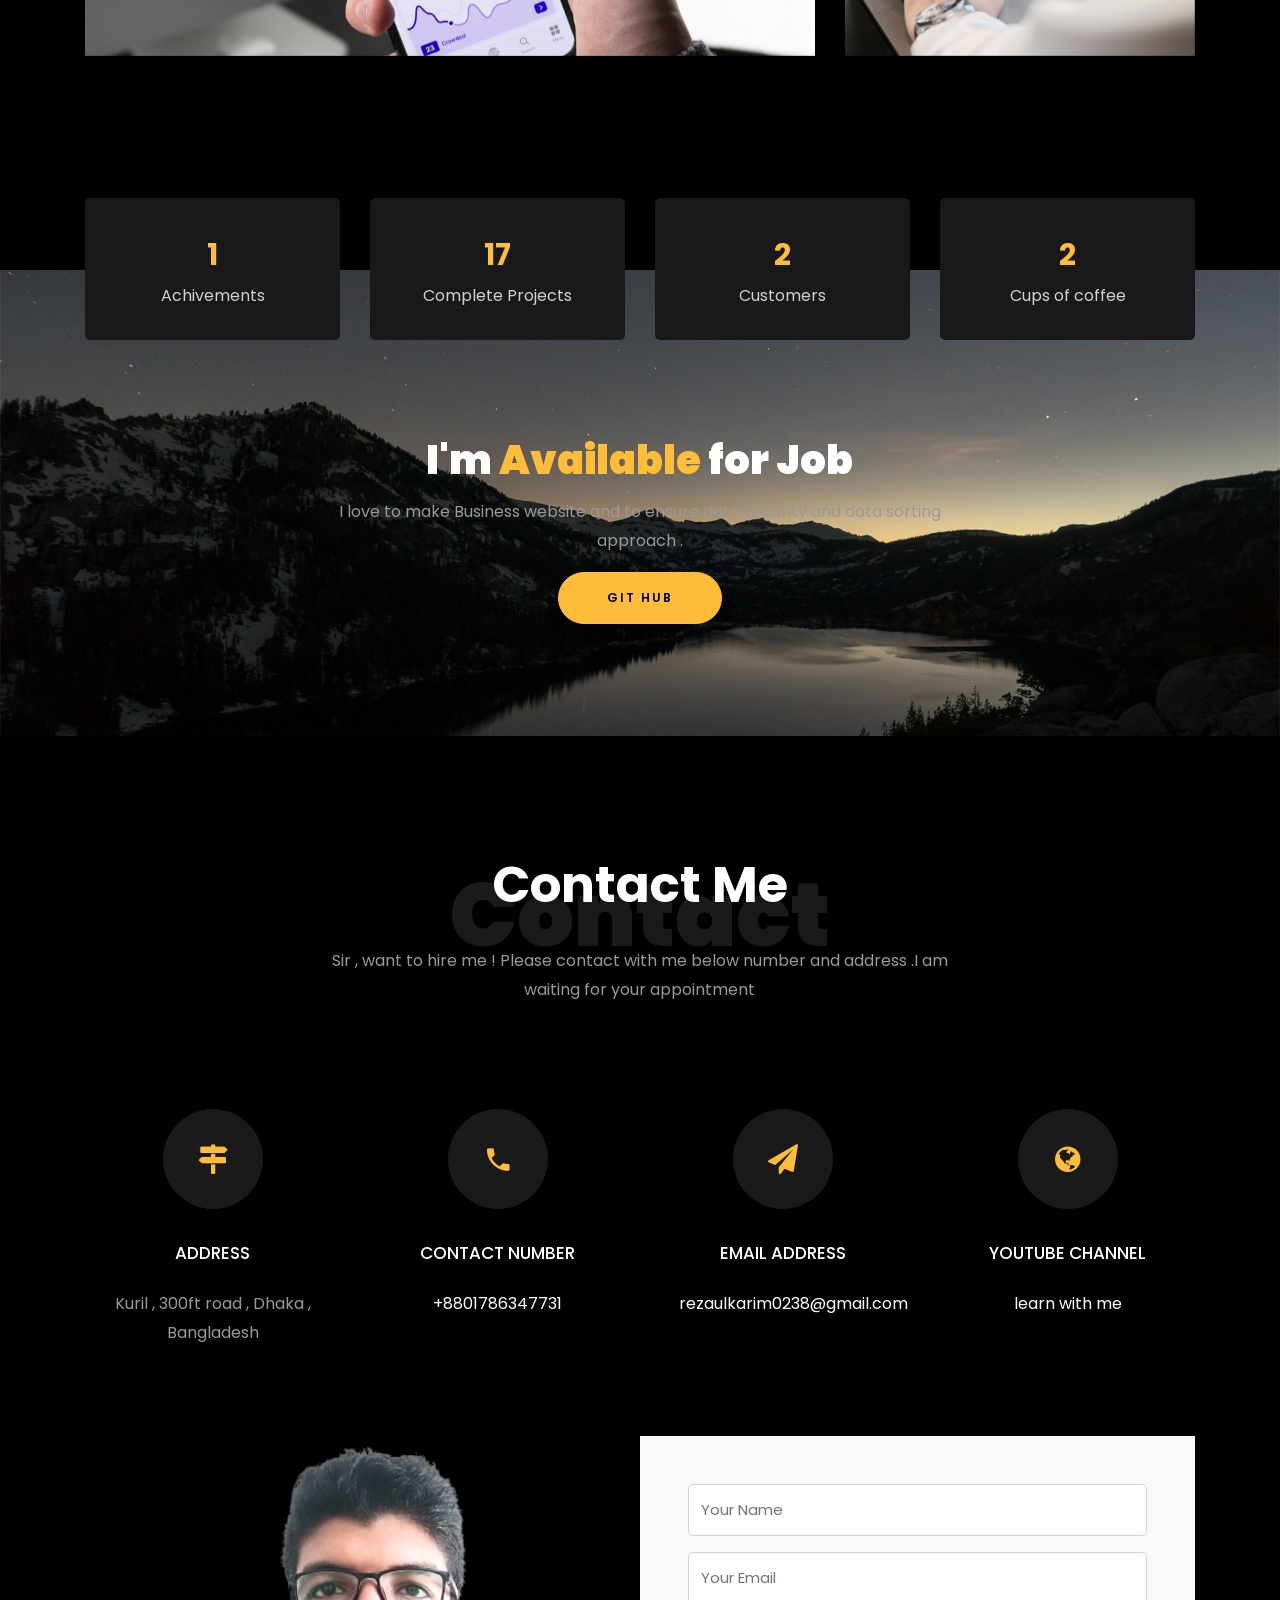
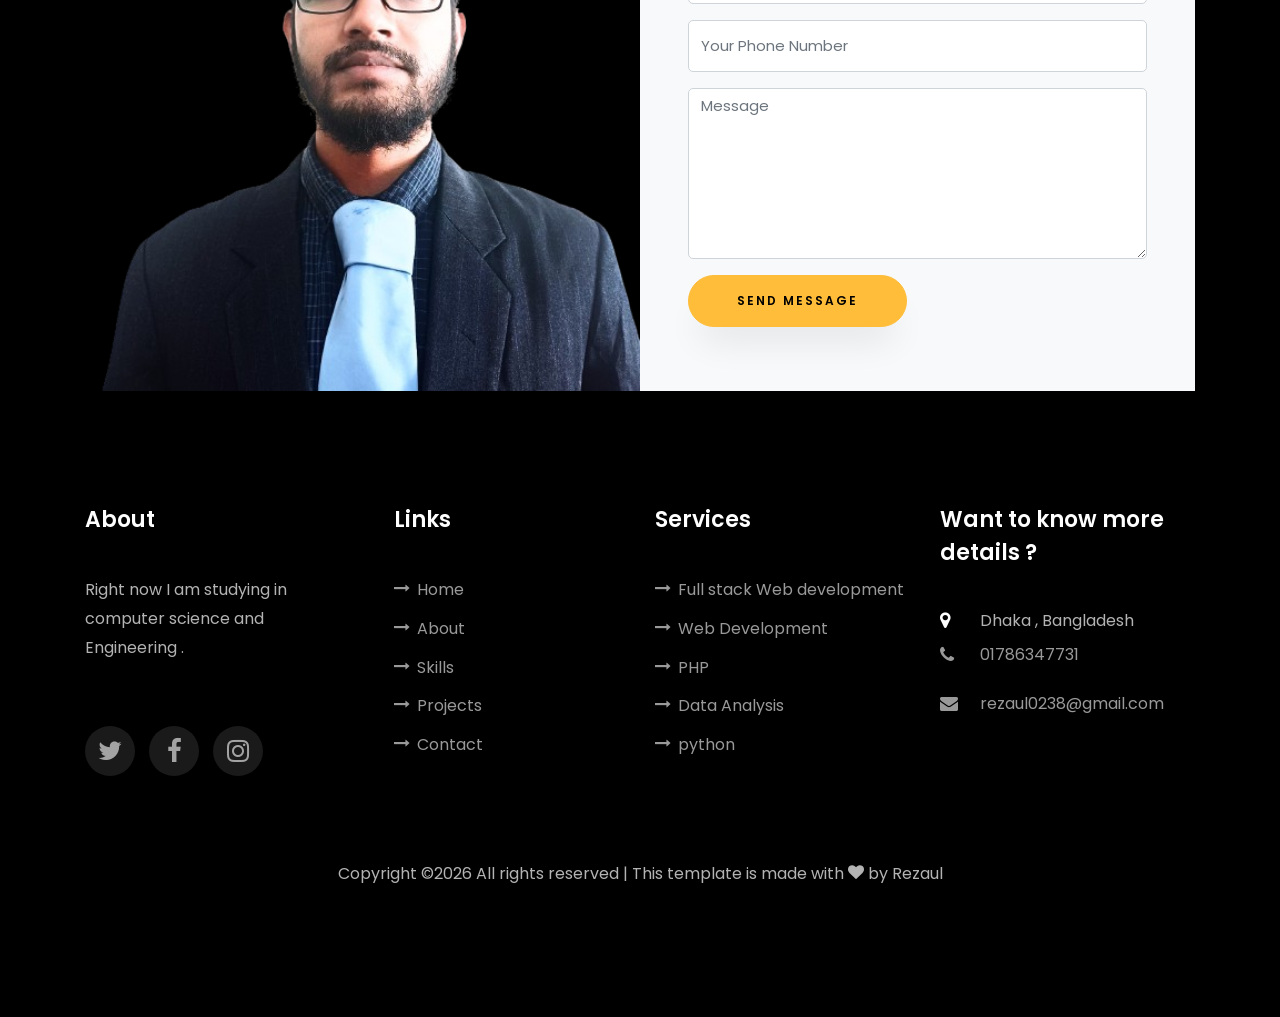
==== commit 5e79e0f1: "eddition 2" ====
--- a/index.html
+++ b/index.html
@@ -3,7 +3,7 @@
   <head>
     <title>My name is Rezaul Karim  Please check my profile </title>
     <meta charset="utf-8">
-    <meta name="viewport" content="width=device-width, initial-scale=1, shrink-to-fit=no">
+    <meta name="viewport" content="width=device-width, initial-scale=1.0, shrink-to-fit=no">
     
     <link href="https://fonts.googleapis.com/css?family=Poppins:100,200,300,400,500,600,700,800,900" rel="stylesheet">
 
@@ -59,7 +59,7 @@
 		          	<div class="text">
 		          		<span class="subheading">Hello!</span>
 			            <h1 class="mb-4 mt-3">I'm <span>Rezaul karim</span></h1>
-			            <h2 class="mb-4">A  Web Developer & Data Analytic </h2>
+			            <h2 class="mb-4">A  Web Developer & Data Ana lytic </h2>
 			            <p><a href="#" class="btn btn-primary py-3 px-4">Hire me</a> <a href="https://github.com/Rezaul02" class="btn btn-white btn-outline-white py-3 px-4">My works</a></p>
 		            </div>
 		          </div>
@@ -282,7 +282,7 @@
 				<div class="row">
 					<div class="col-md-6 animate-box">
 						<div class="progress-wrap ftco-animate">
-							<h3>Photoshop</h3>
+							<h3>Data analytic</h3>
 							<div class="progress">
 							 	<div class="progress-bar color-1" role="progressbar" aria-valuenow="90"
 							  	aria-valuemin="0" aria-valuemax="100" style="width:90%">
@@ -293,7 +293,7 @@
 					</div>
 					<div class="col-md-6 animate-box">
 						<div class="progress-wrap ftco-animate">
-							<h3>jQuery</h3>
+							<h3>Python</h3>
 							<div class="progress">
 							 	<div class="progress-bar color-2" role="progressbar" aria-valuenow="85"
 							  	aria-valuemin="0" aria-valuemax="100" style="width:85%">
@@ -330,14 +330,14 @@
 							<div class="progress">
 							 	<div class="progress-bar color-5" role="progressbar" aria-valuenow="70"
 							  	aria-valuemin="0" aria-valuemax="100" style="width:70%">
-							    <span>70%</span>
+							    <span>90%</span>
 							  	</div>
 							</div>
 						</div>
 					</div>
 					<div class="col-md-6 animate-box">
 						<div class="progress-wrap ftco-animate">
-							<h3>SEO</h3>
+							<h3>PHP</h3>
 							<div class="progress">
 							 	<div class="progress-bar color-6" role="progressbar" aria-valuenow="80"
 							  	aria-valuemin="0" aria-valuemax="100" style="width:80%">
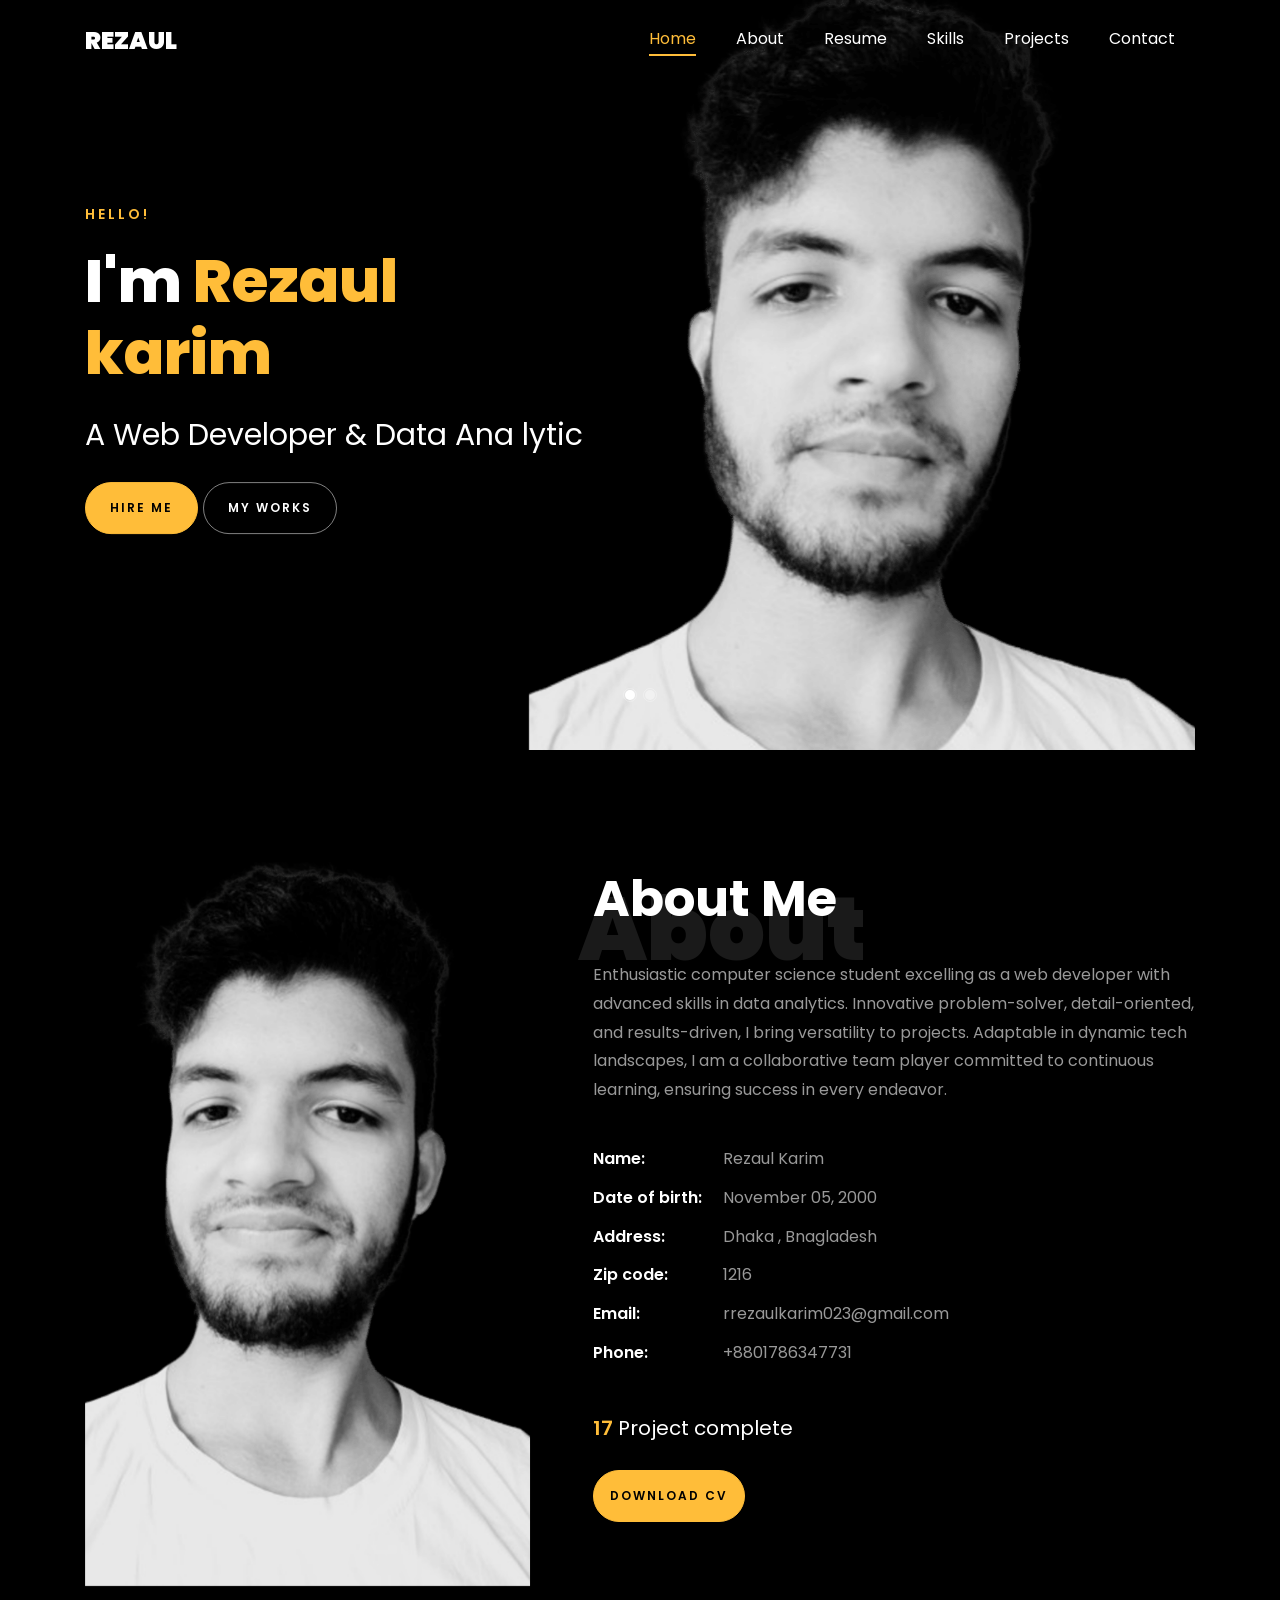
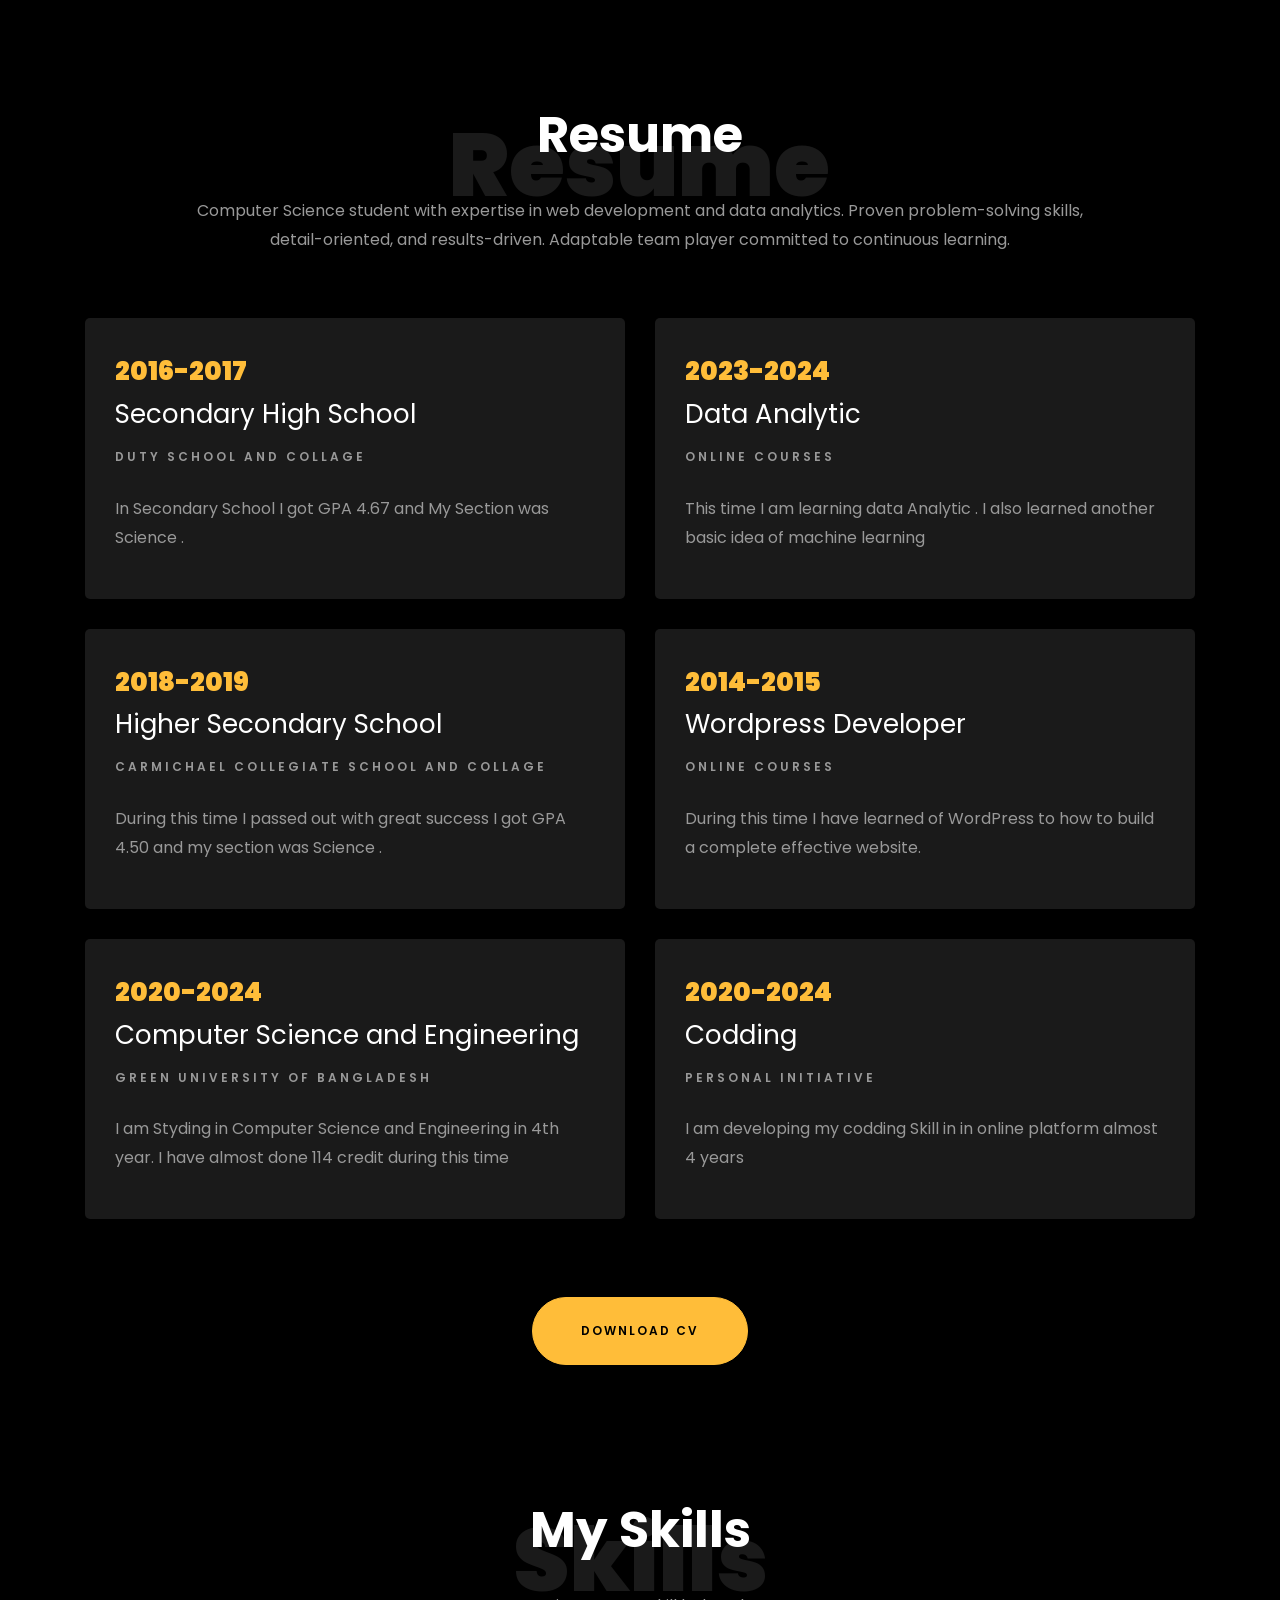
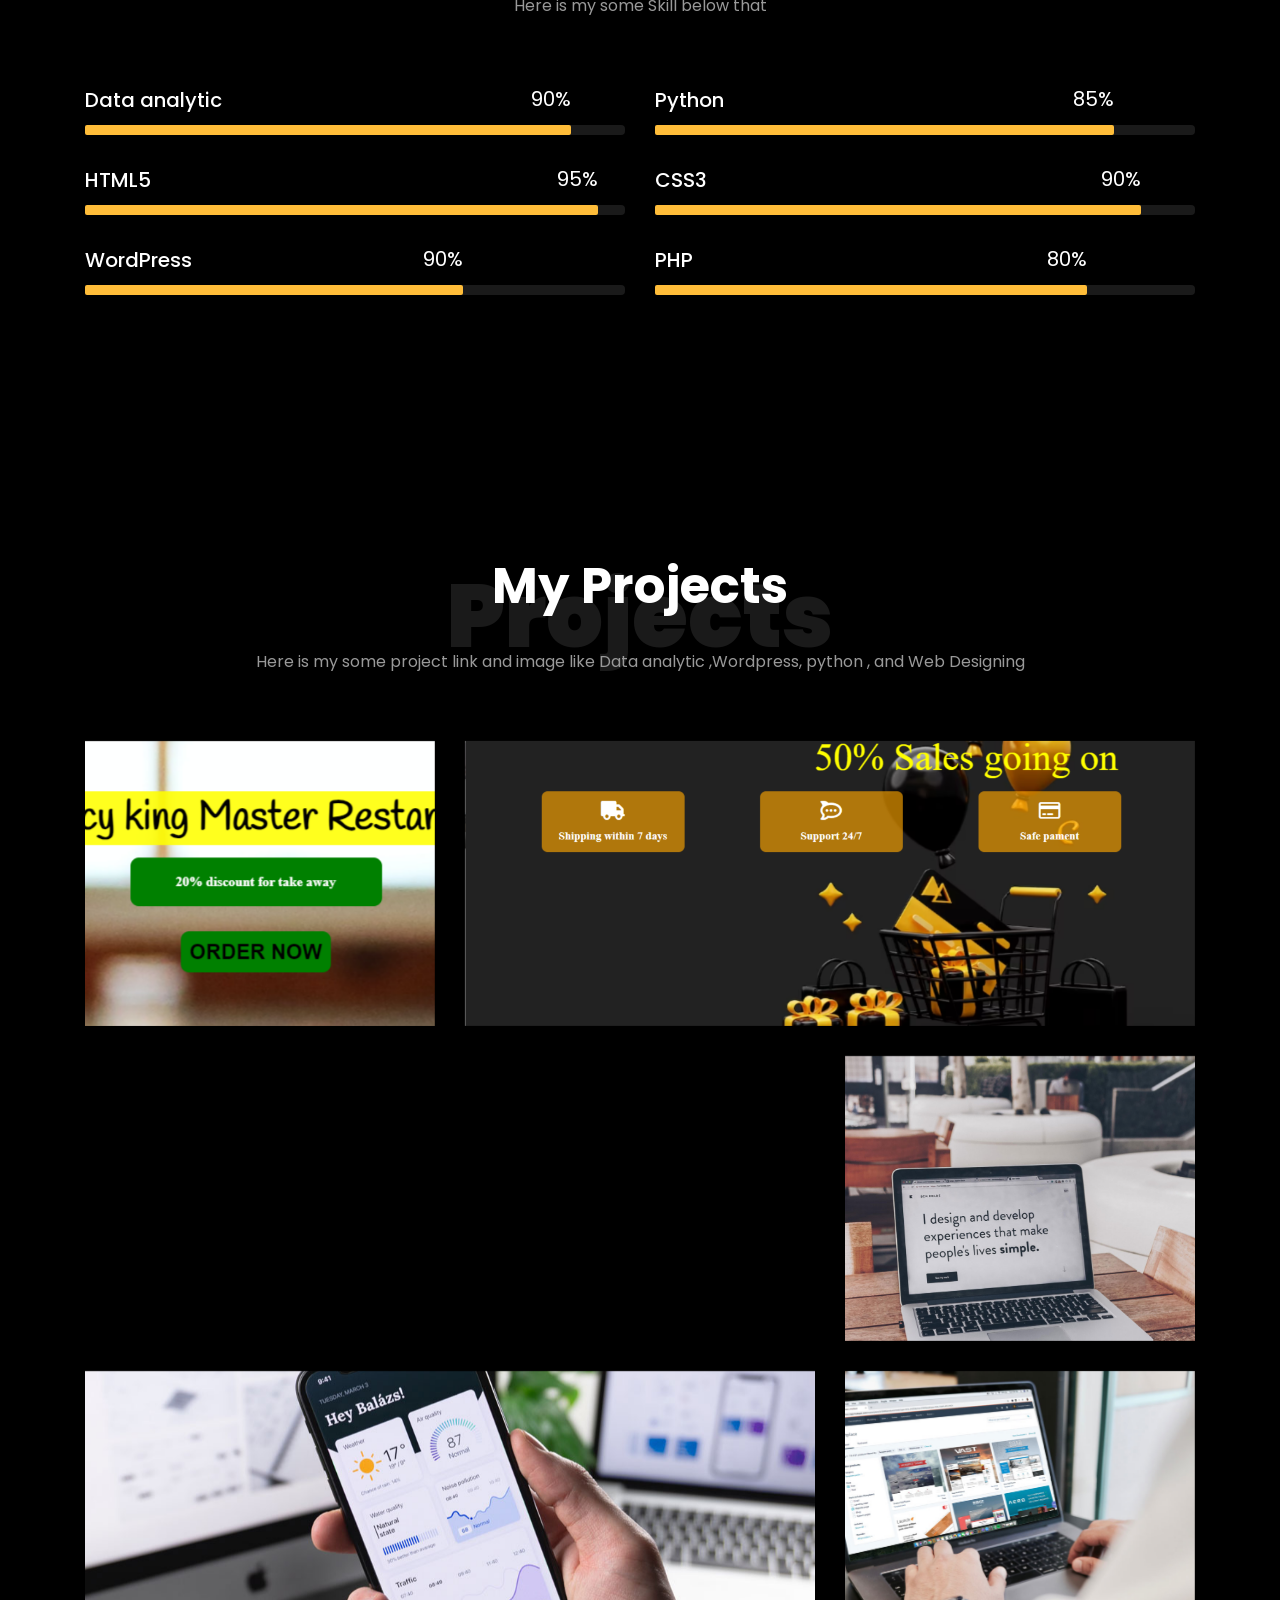
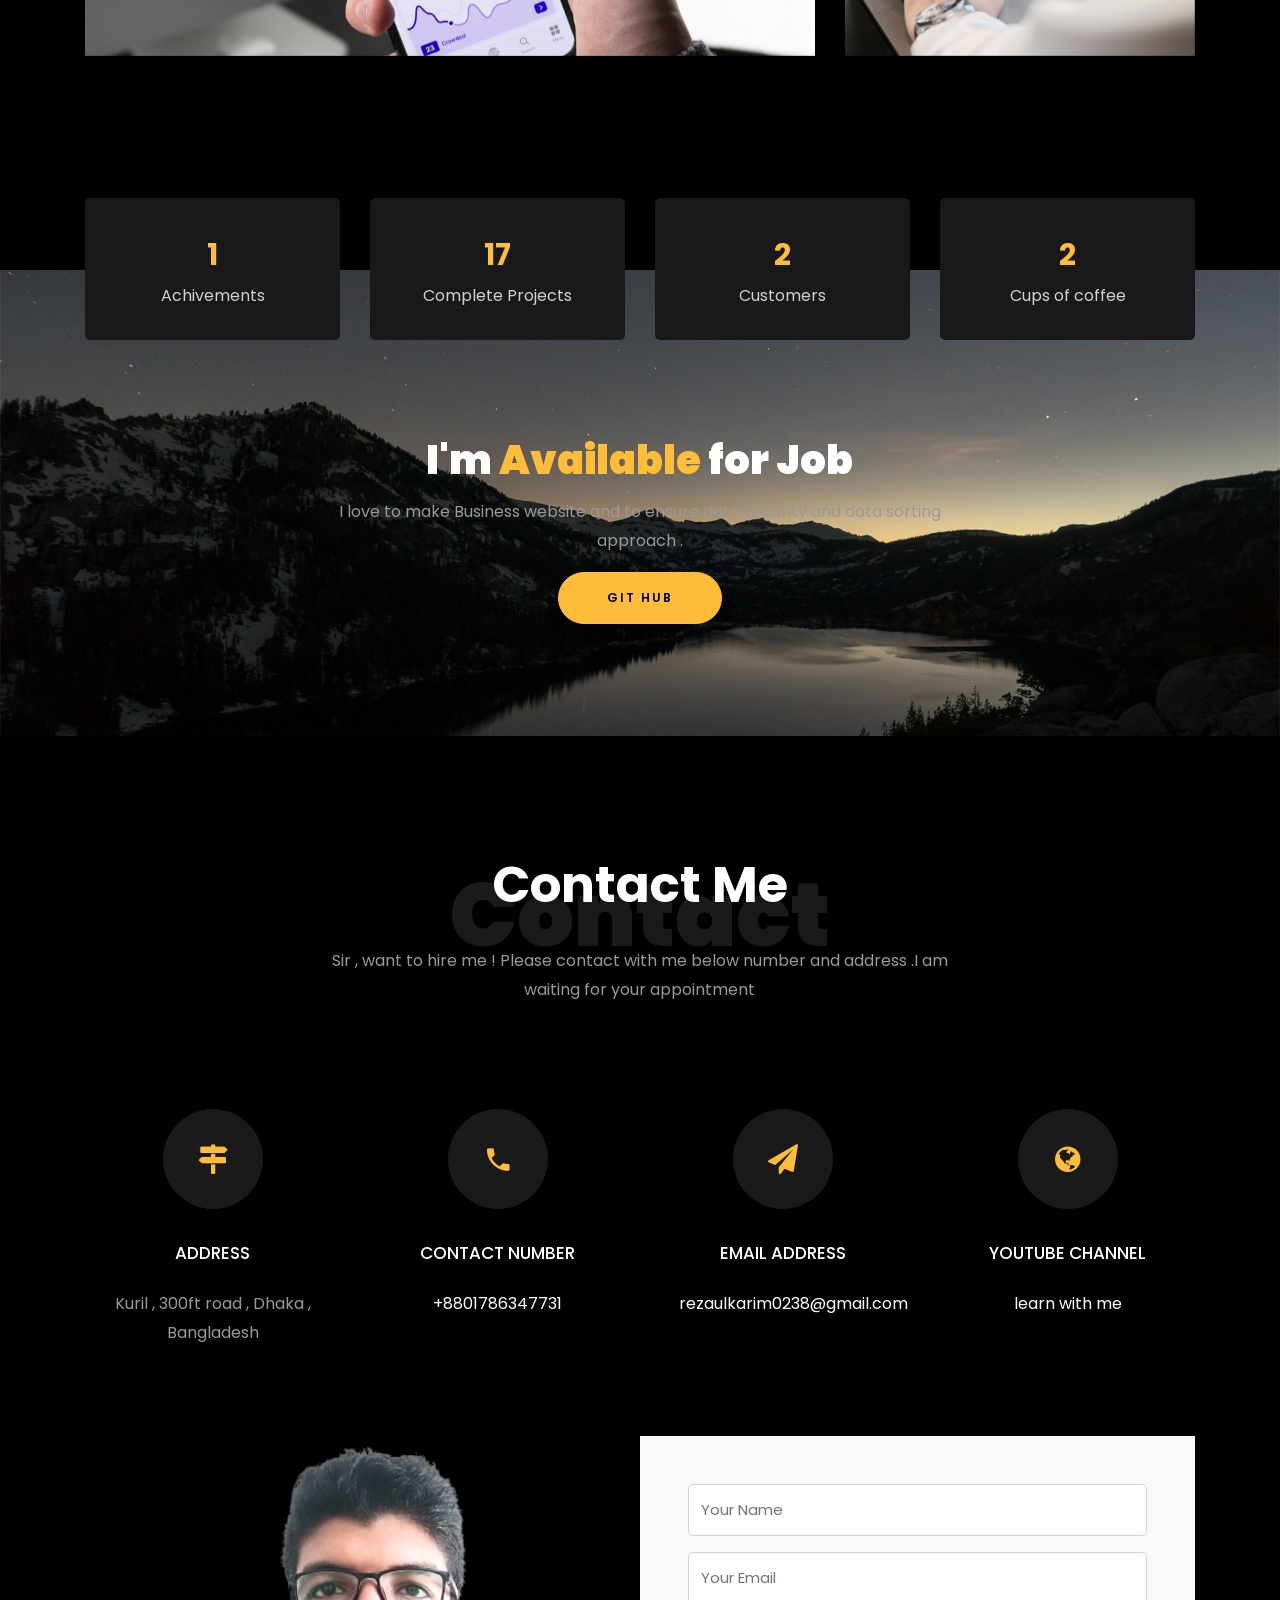
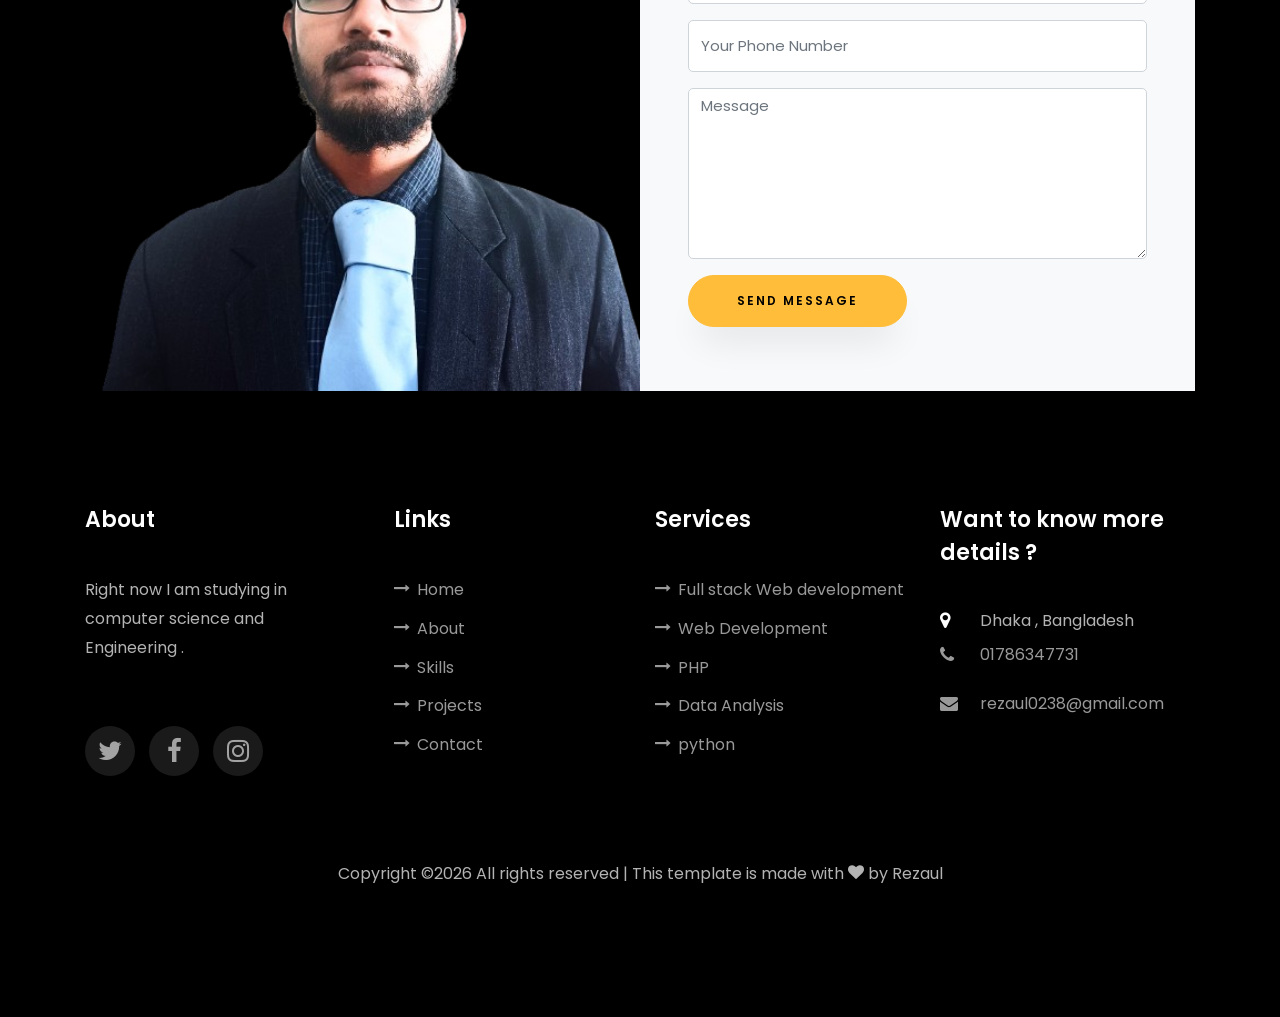
==== commit fc699a02: "add 3" ====
--- a/index.html
+++ b/index.html
@@ -276,7 +276,8 @@
           <div class="col-md-12 heading-section text-center ftco-animate">
           	<h1 class="big big-2">Skills</h1>
             <h2 class="mb-4">My Skills</h2>
-            <p>Far far away, behind the word mountains, far from the countries Vokalia and Consonantia</p>
+            <p>Here is my some Skill below that
+			</p>
           </div>
         </div>
 				<div class="row">
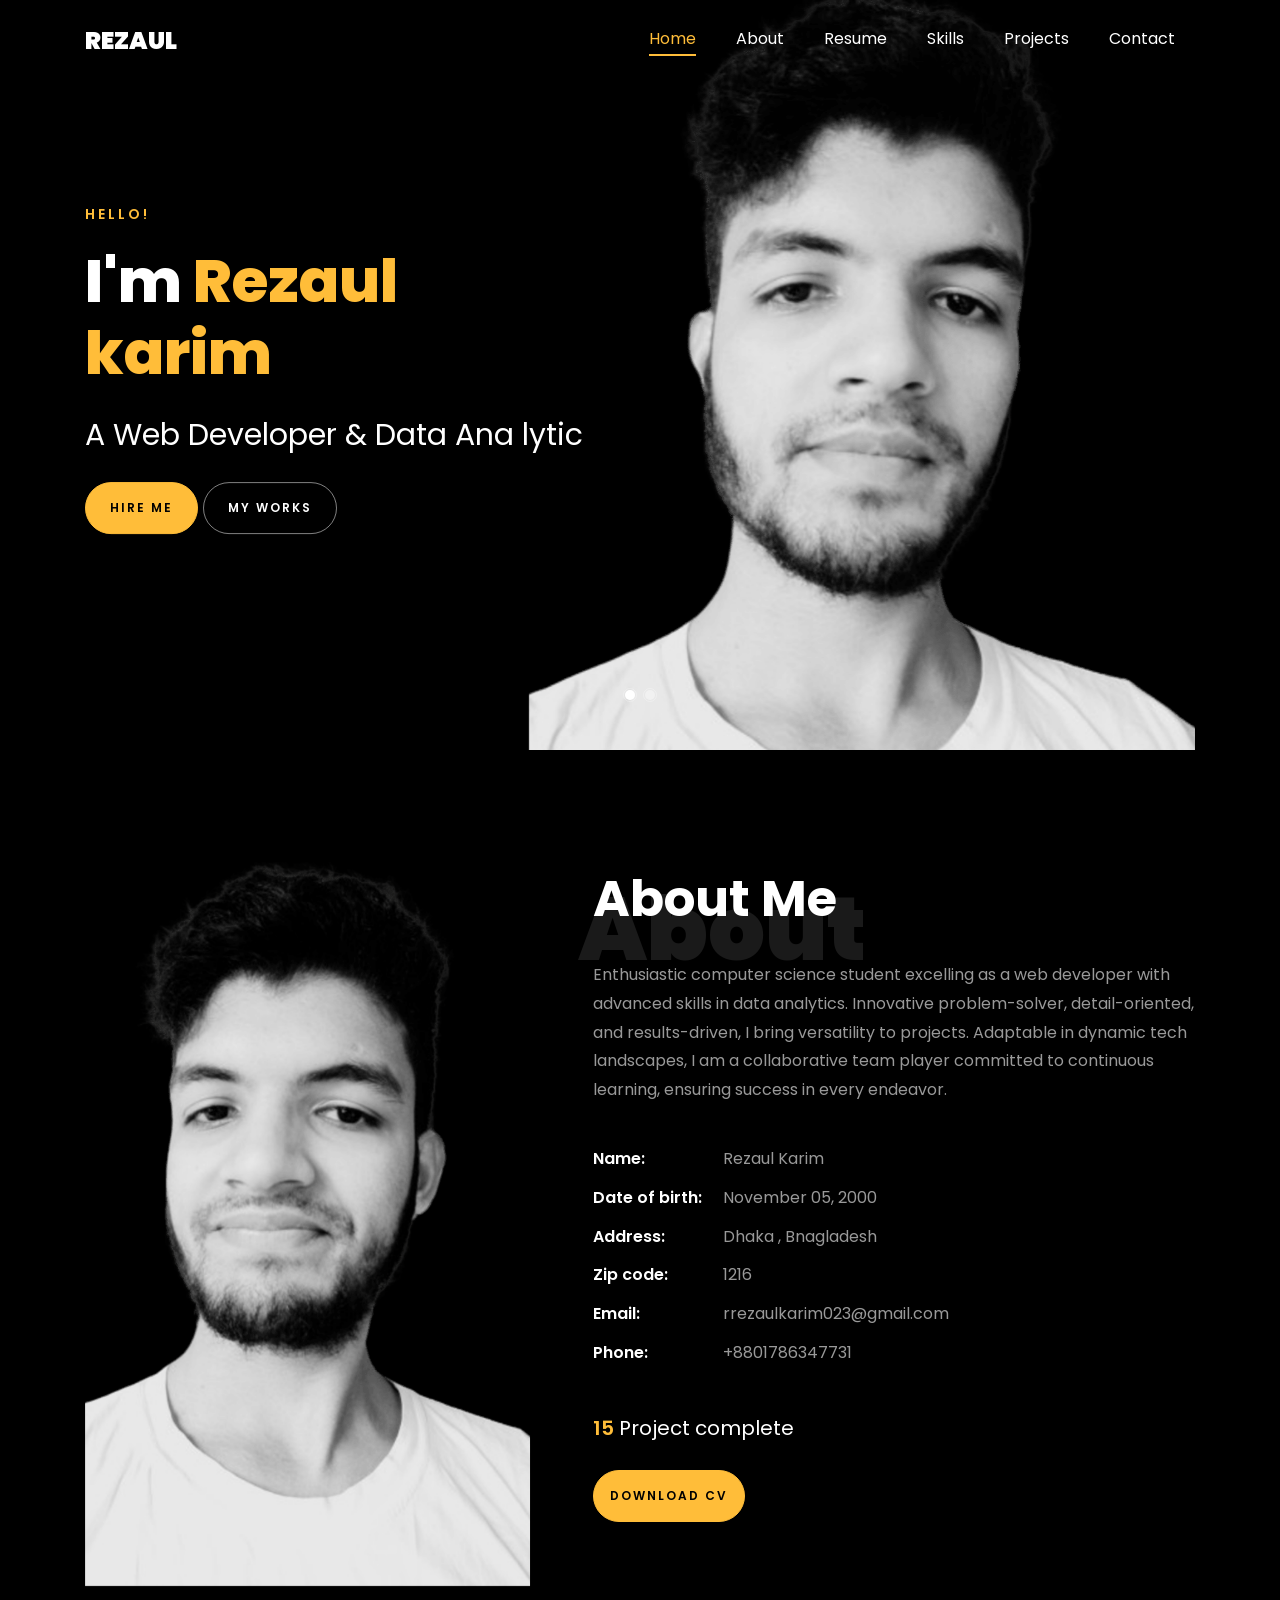
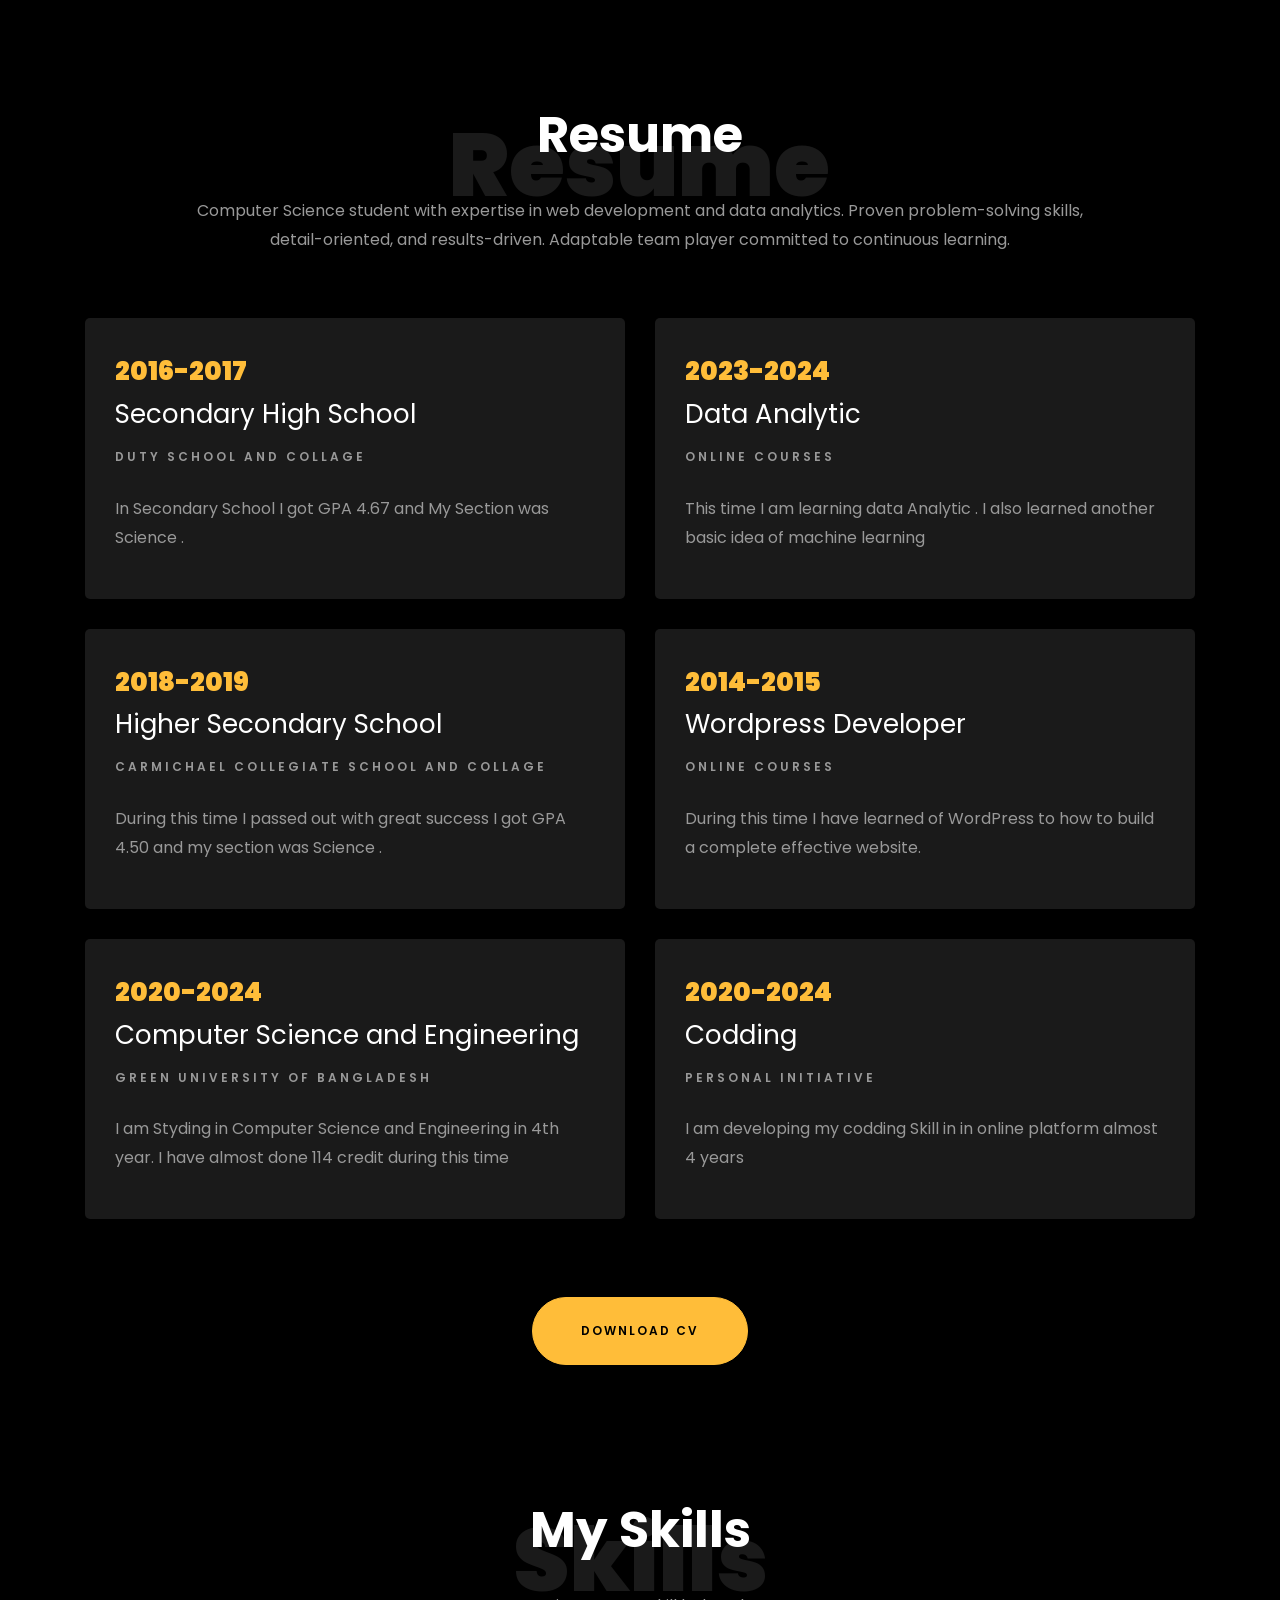
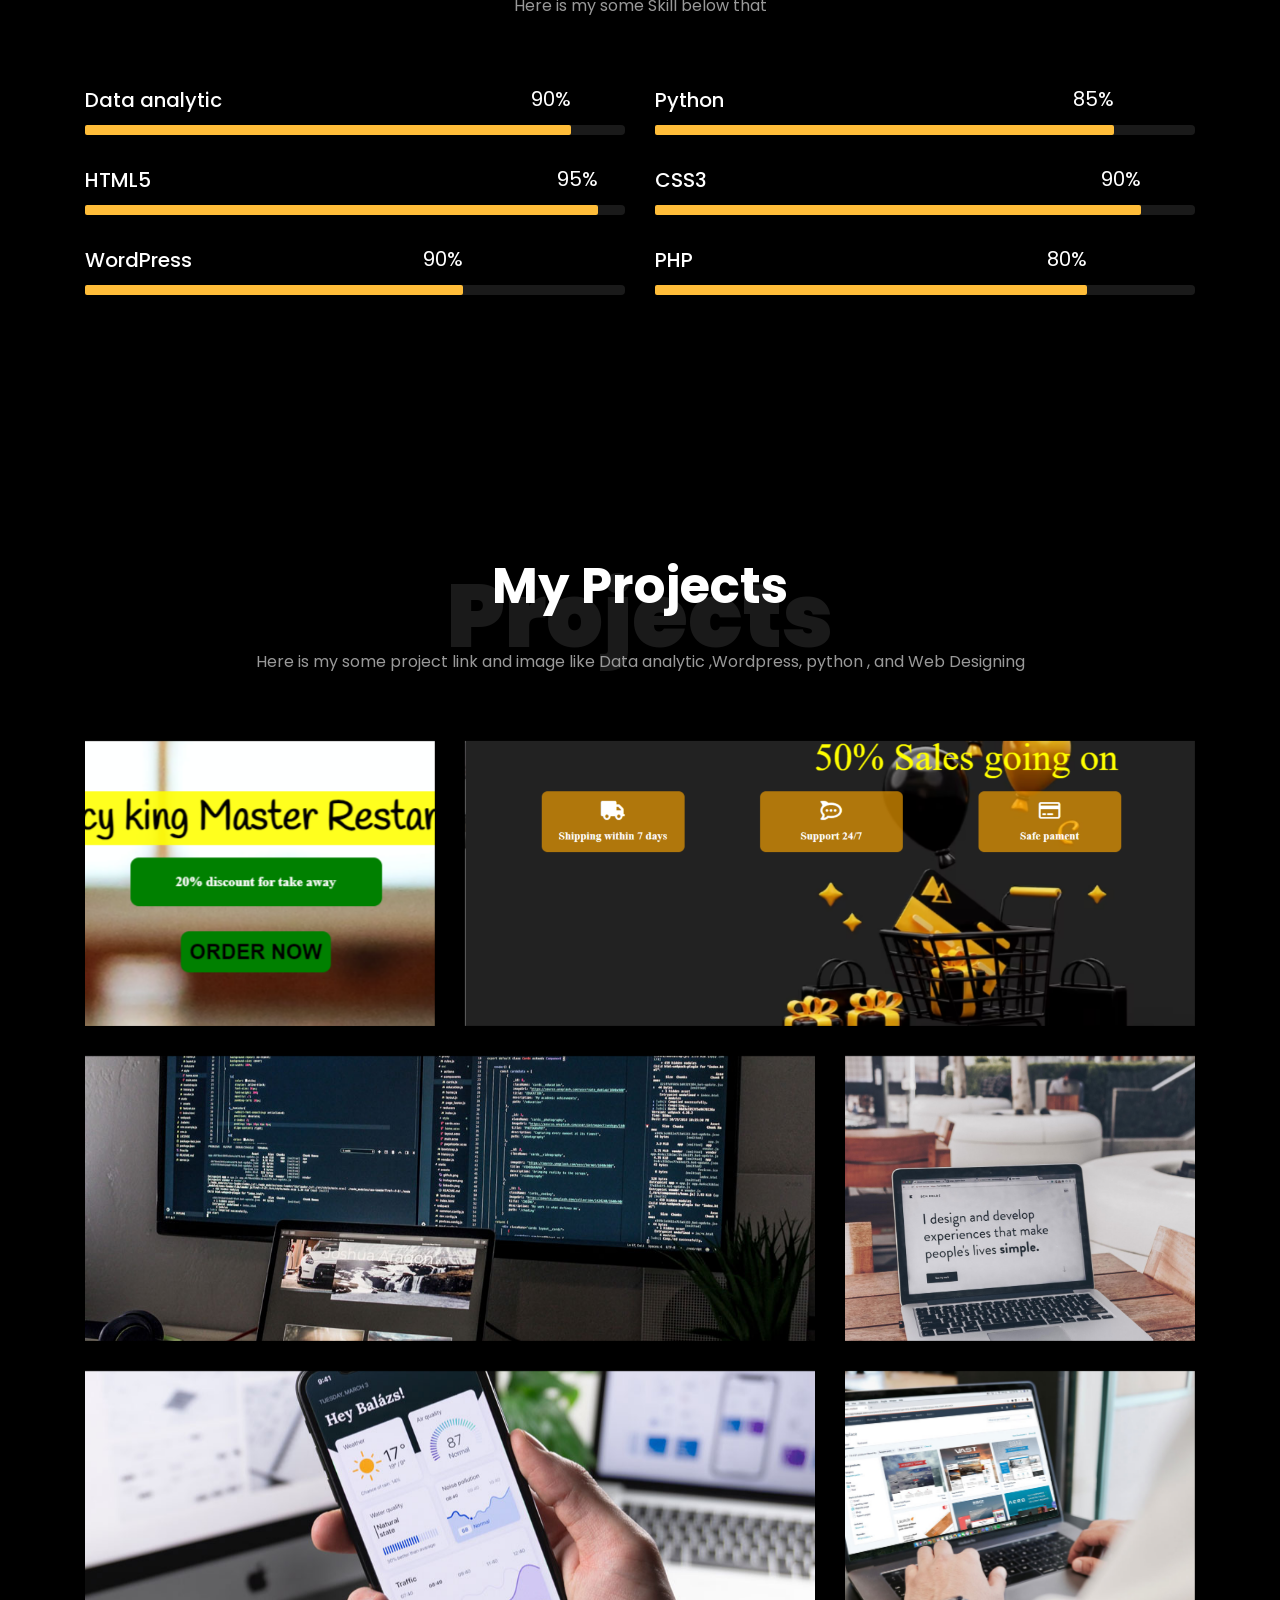
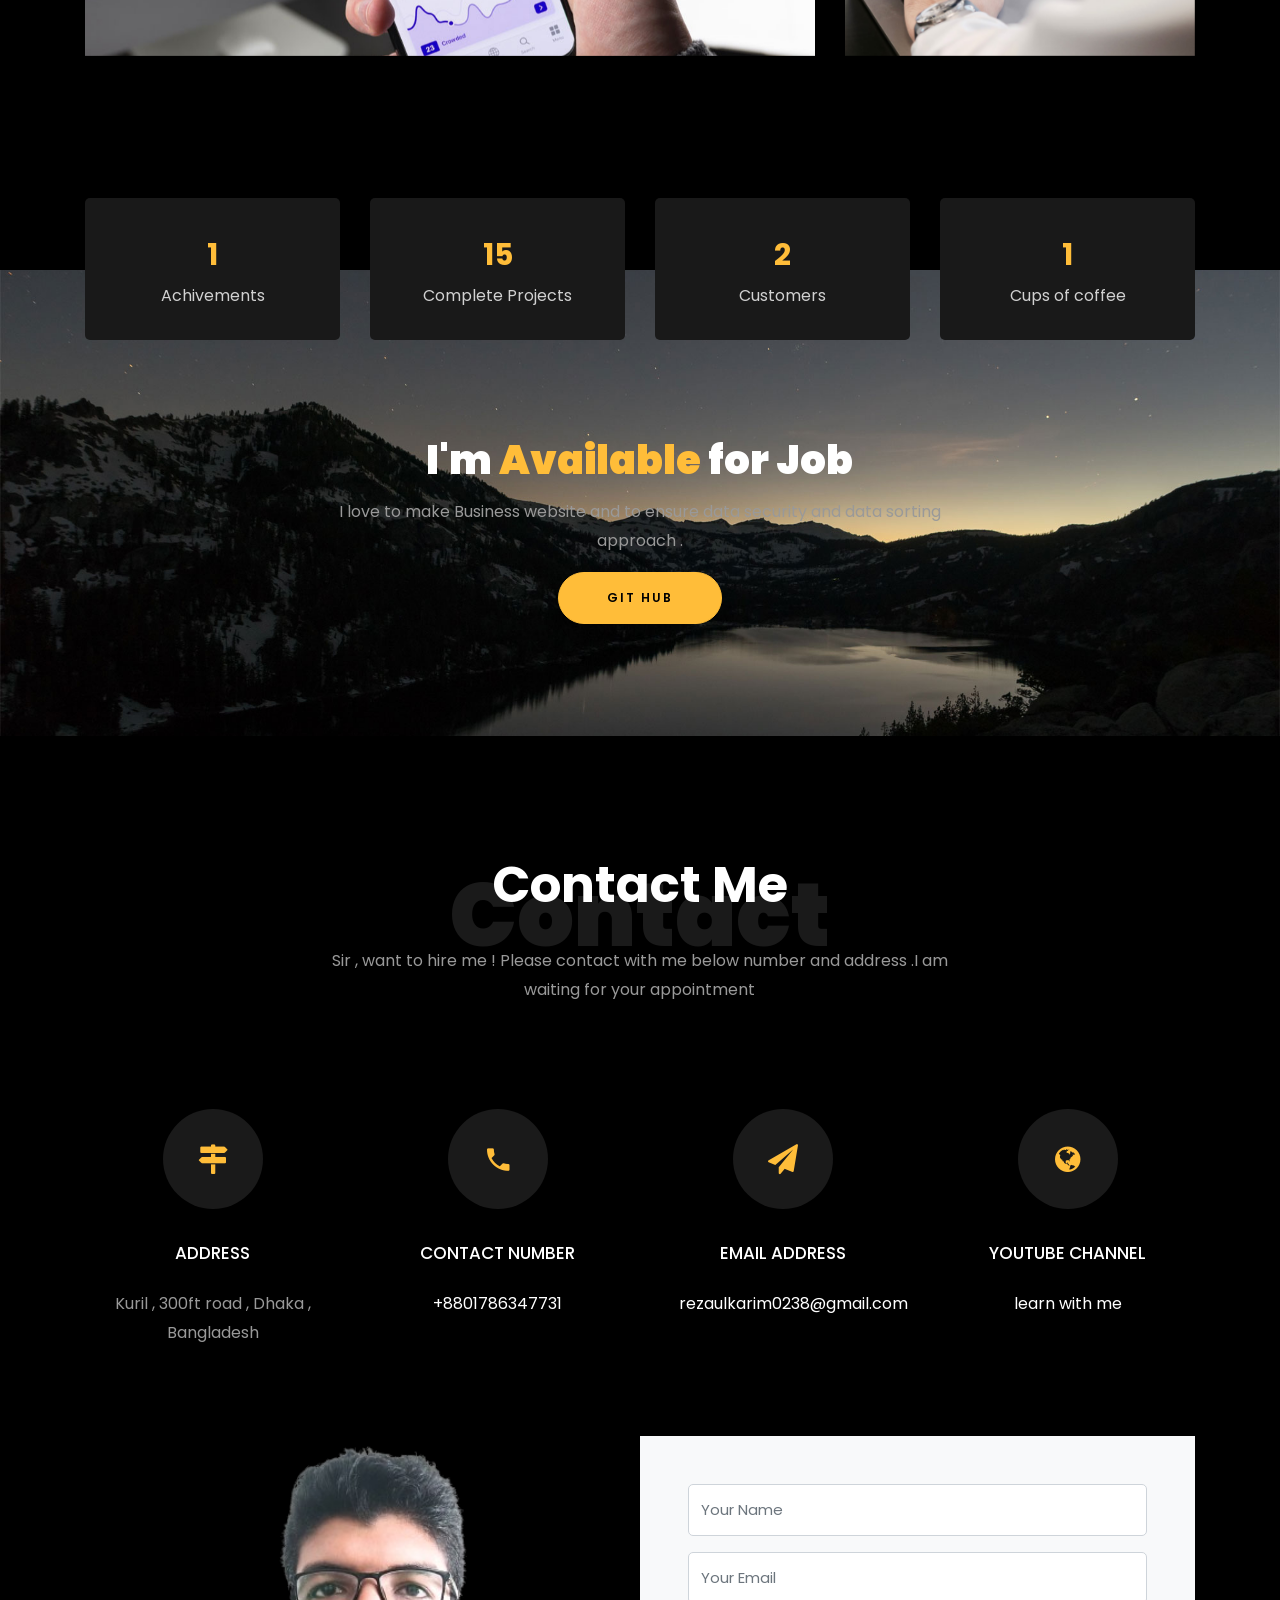
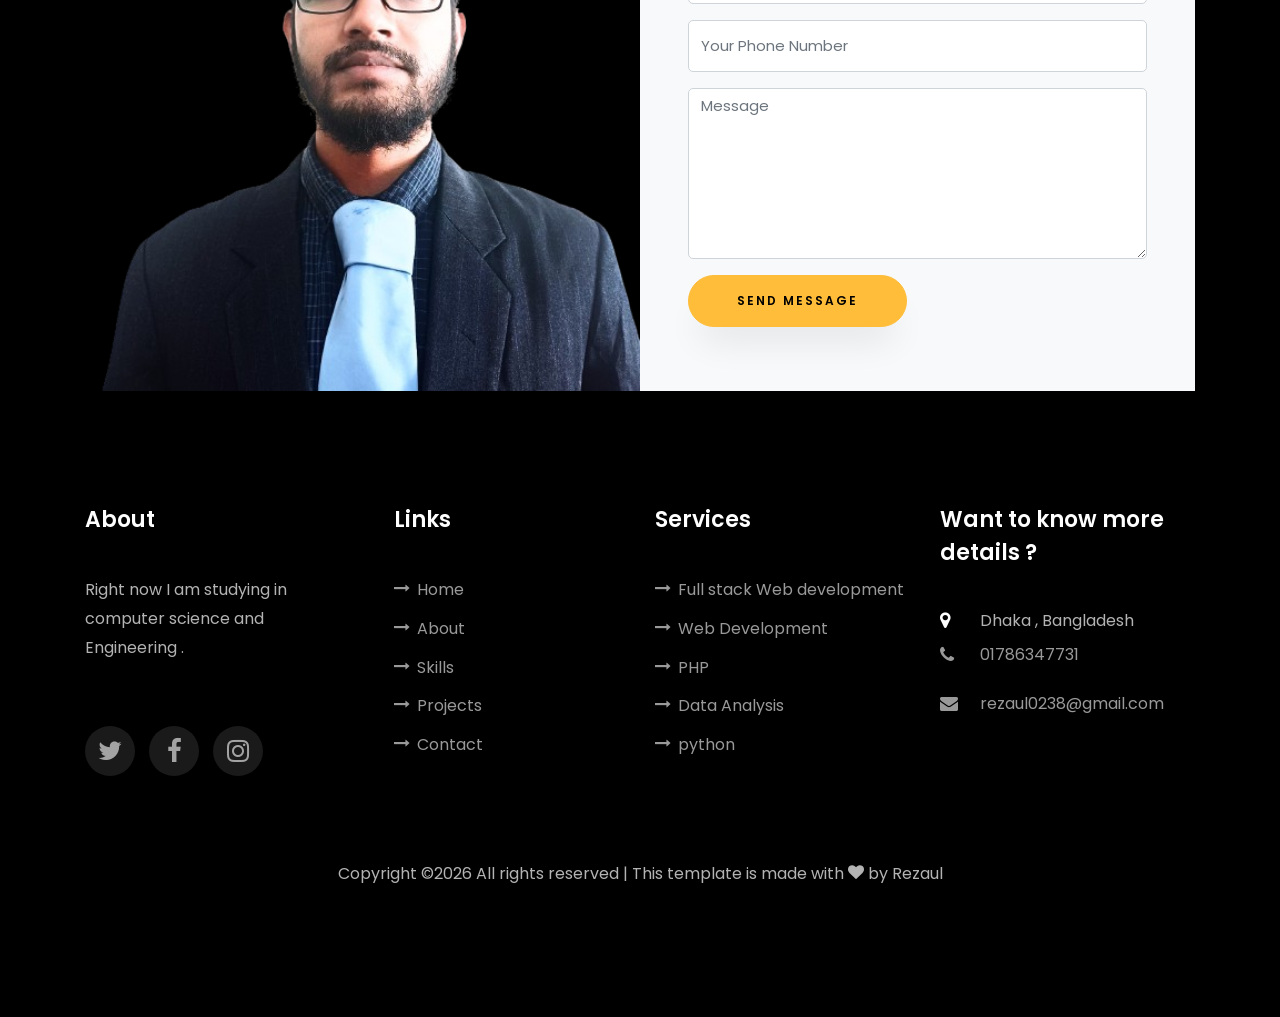
==== commit aadcedec: "add another part" ====
--- a/index.html
+++ b/index.html
@@ -384,7 +384,7 @@
   				</div>
 	<!-- This div for project 3  -->
     			<div class="col-md-8">
-    				<div class="project img ftco-animate d-flex justify-content-center align-items-center" style="background-image: url(images/project3.PNG);">
+    				<div class="project img ftco-animate d-flex justify-content-center align-items-center" style="background-image: url(images/image_1.jpg);">
     					<div class="overlay"></div>
 	    				<div class="text text-center p-4">
 	    					<h3><a href="https://rezaul02.github.io/Blog-project/">Branding &amp; Please click on here</a></h3>
